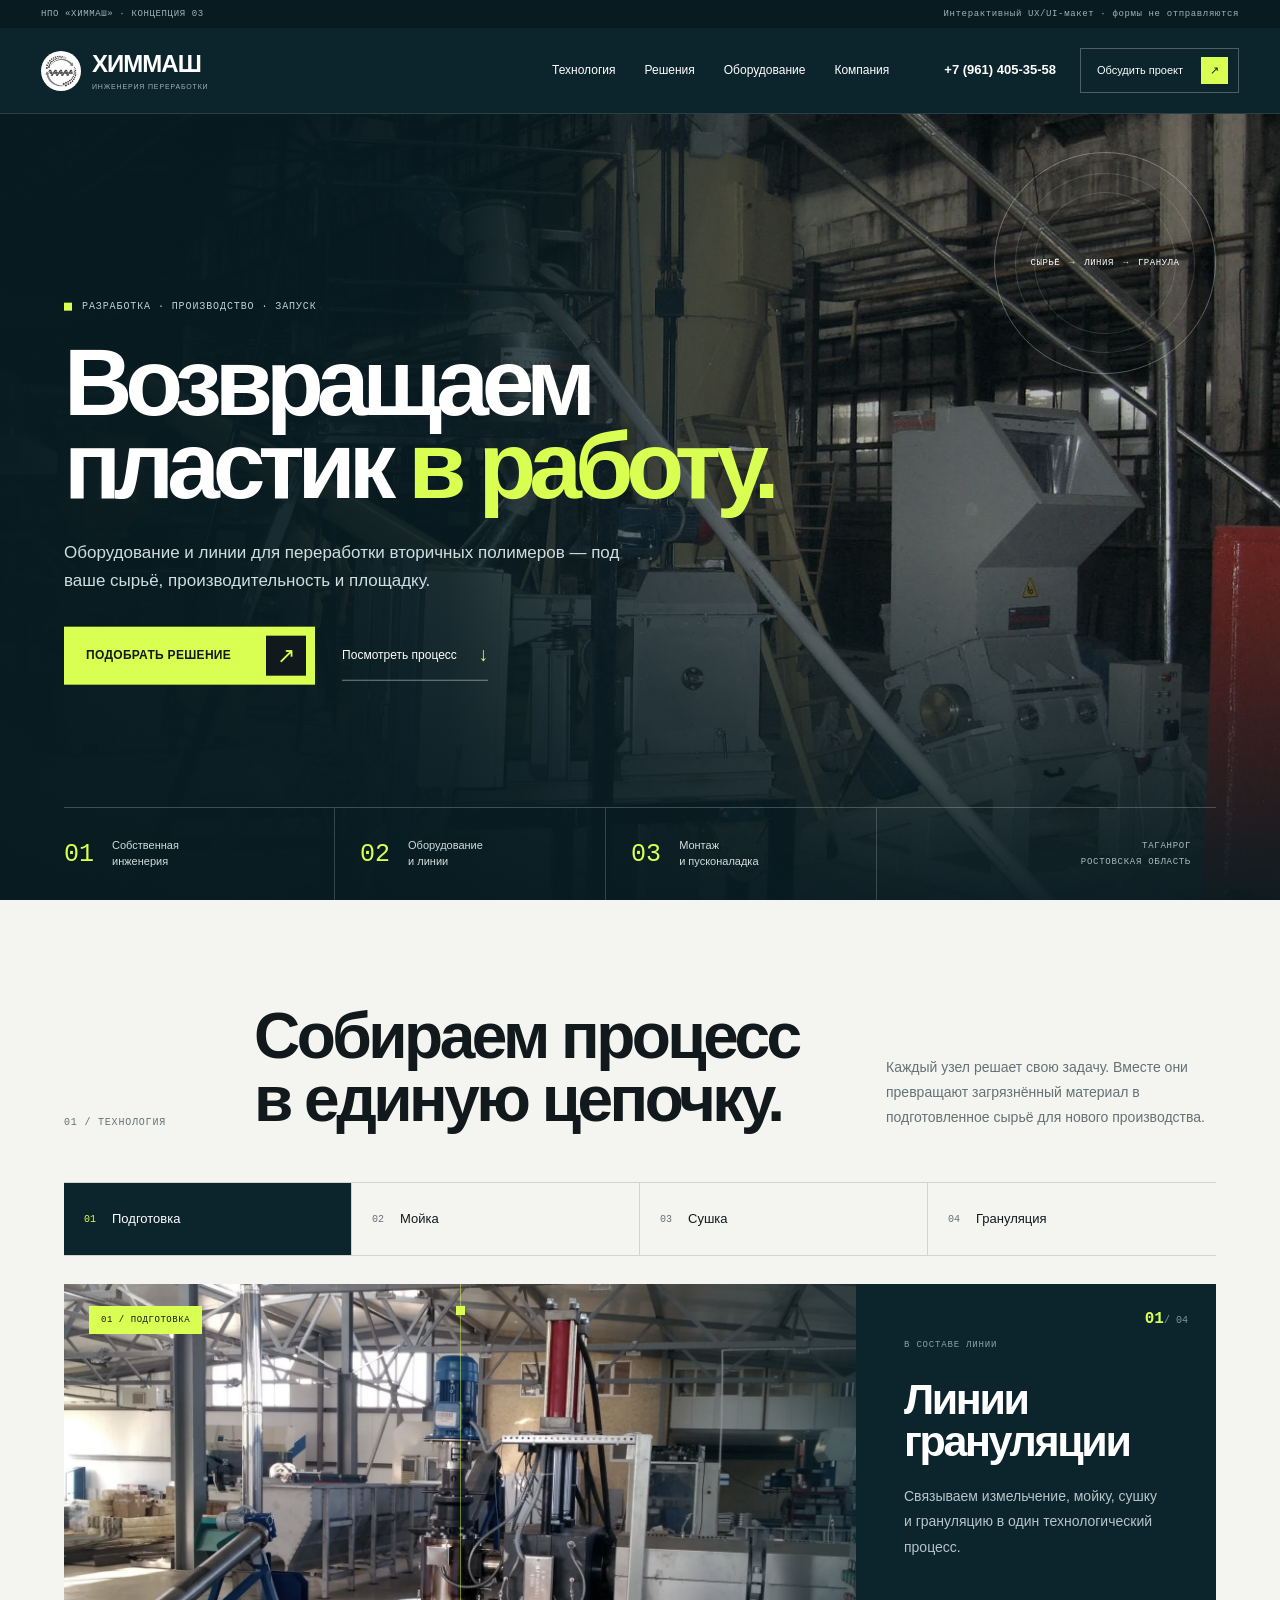
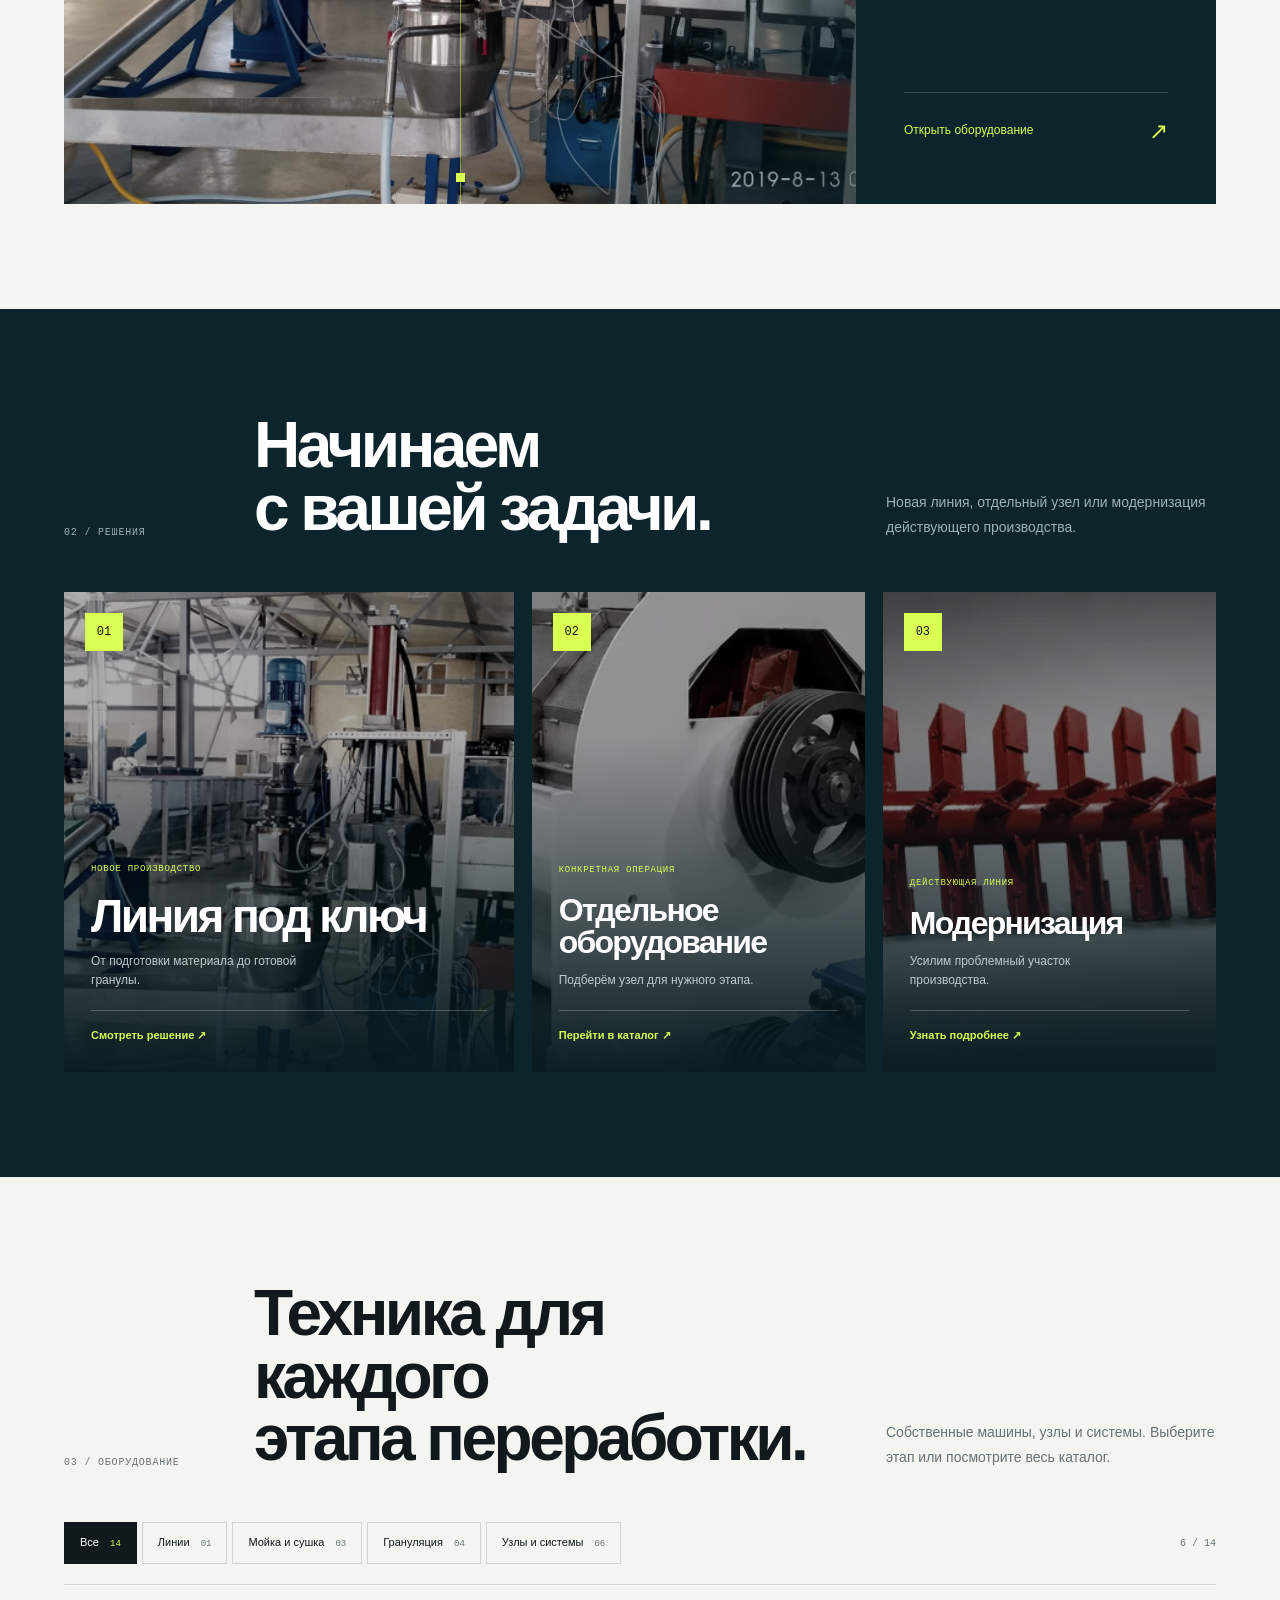
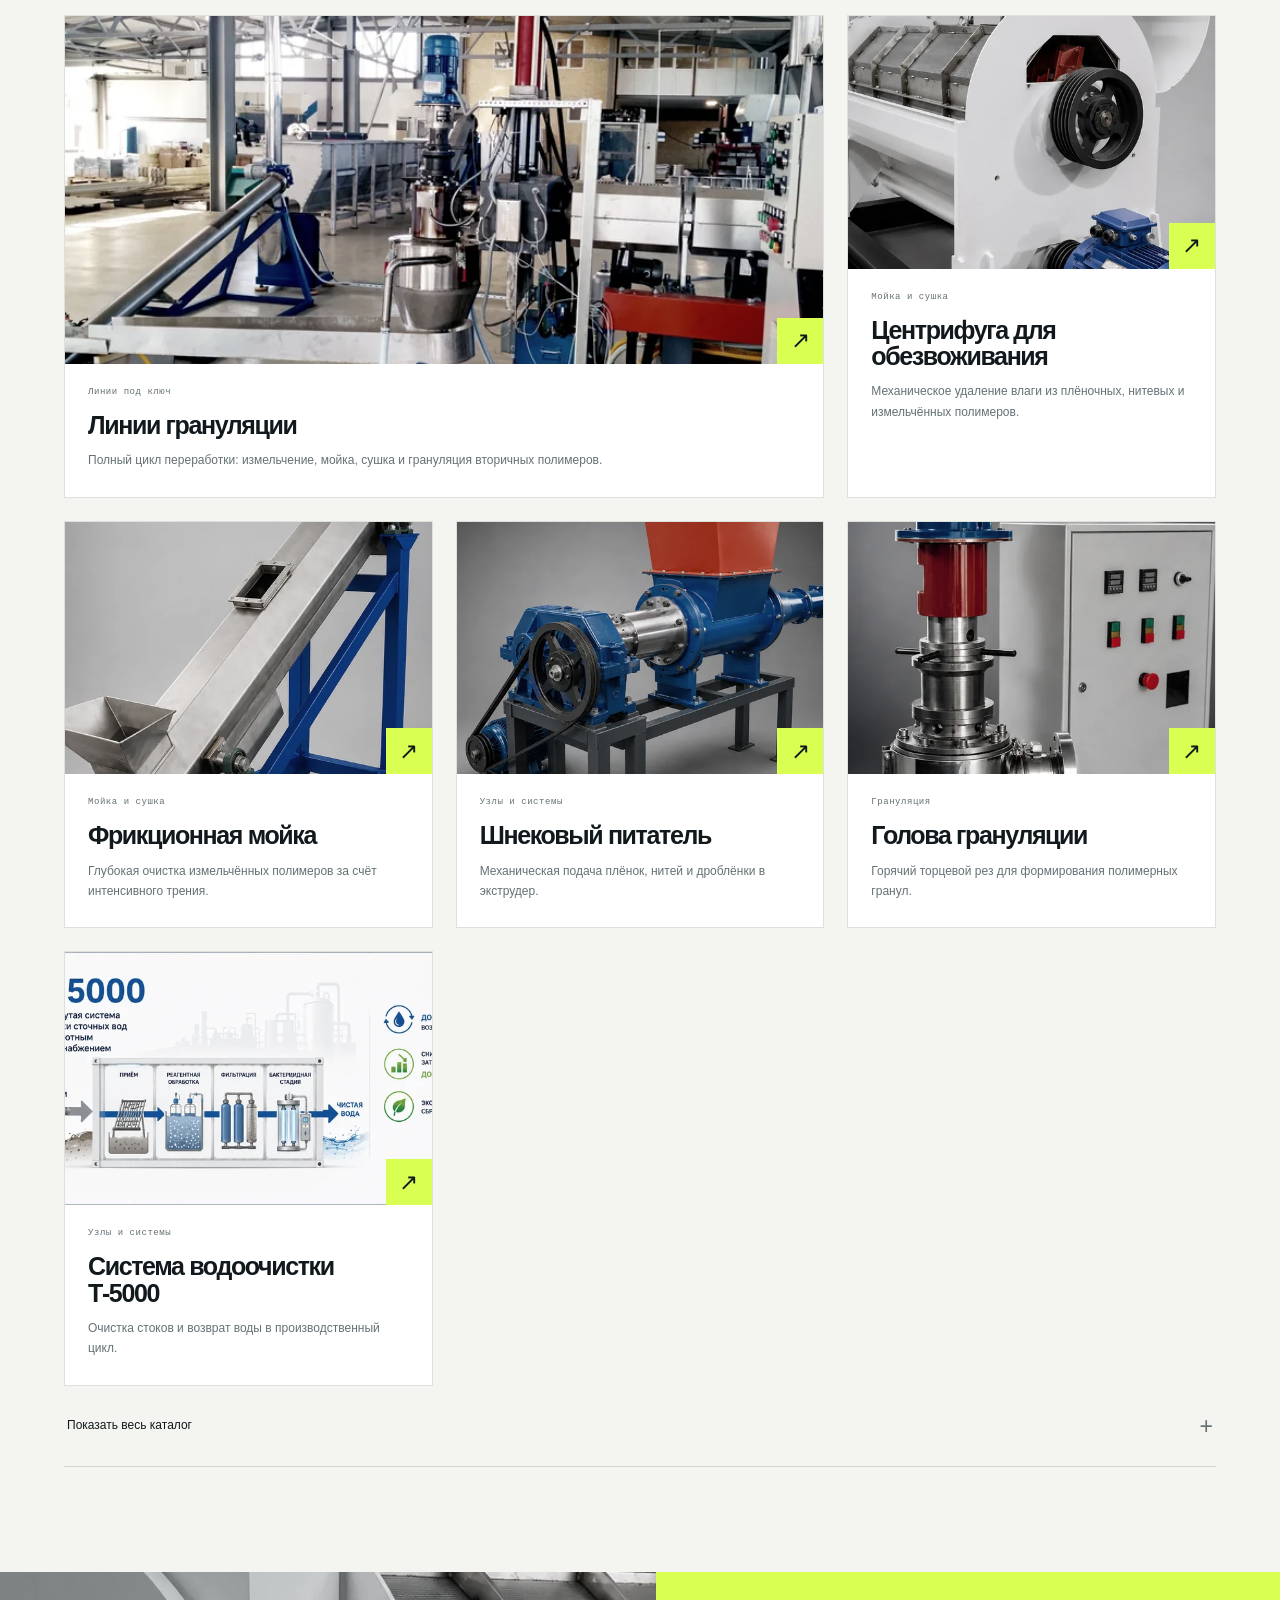
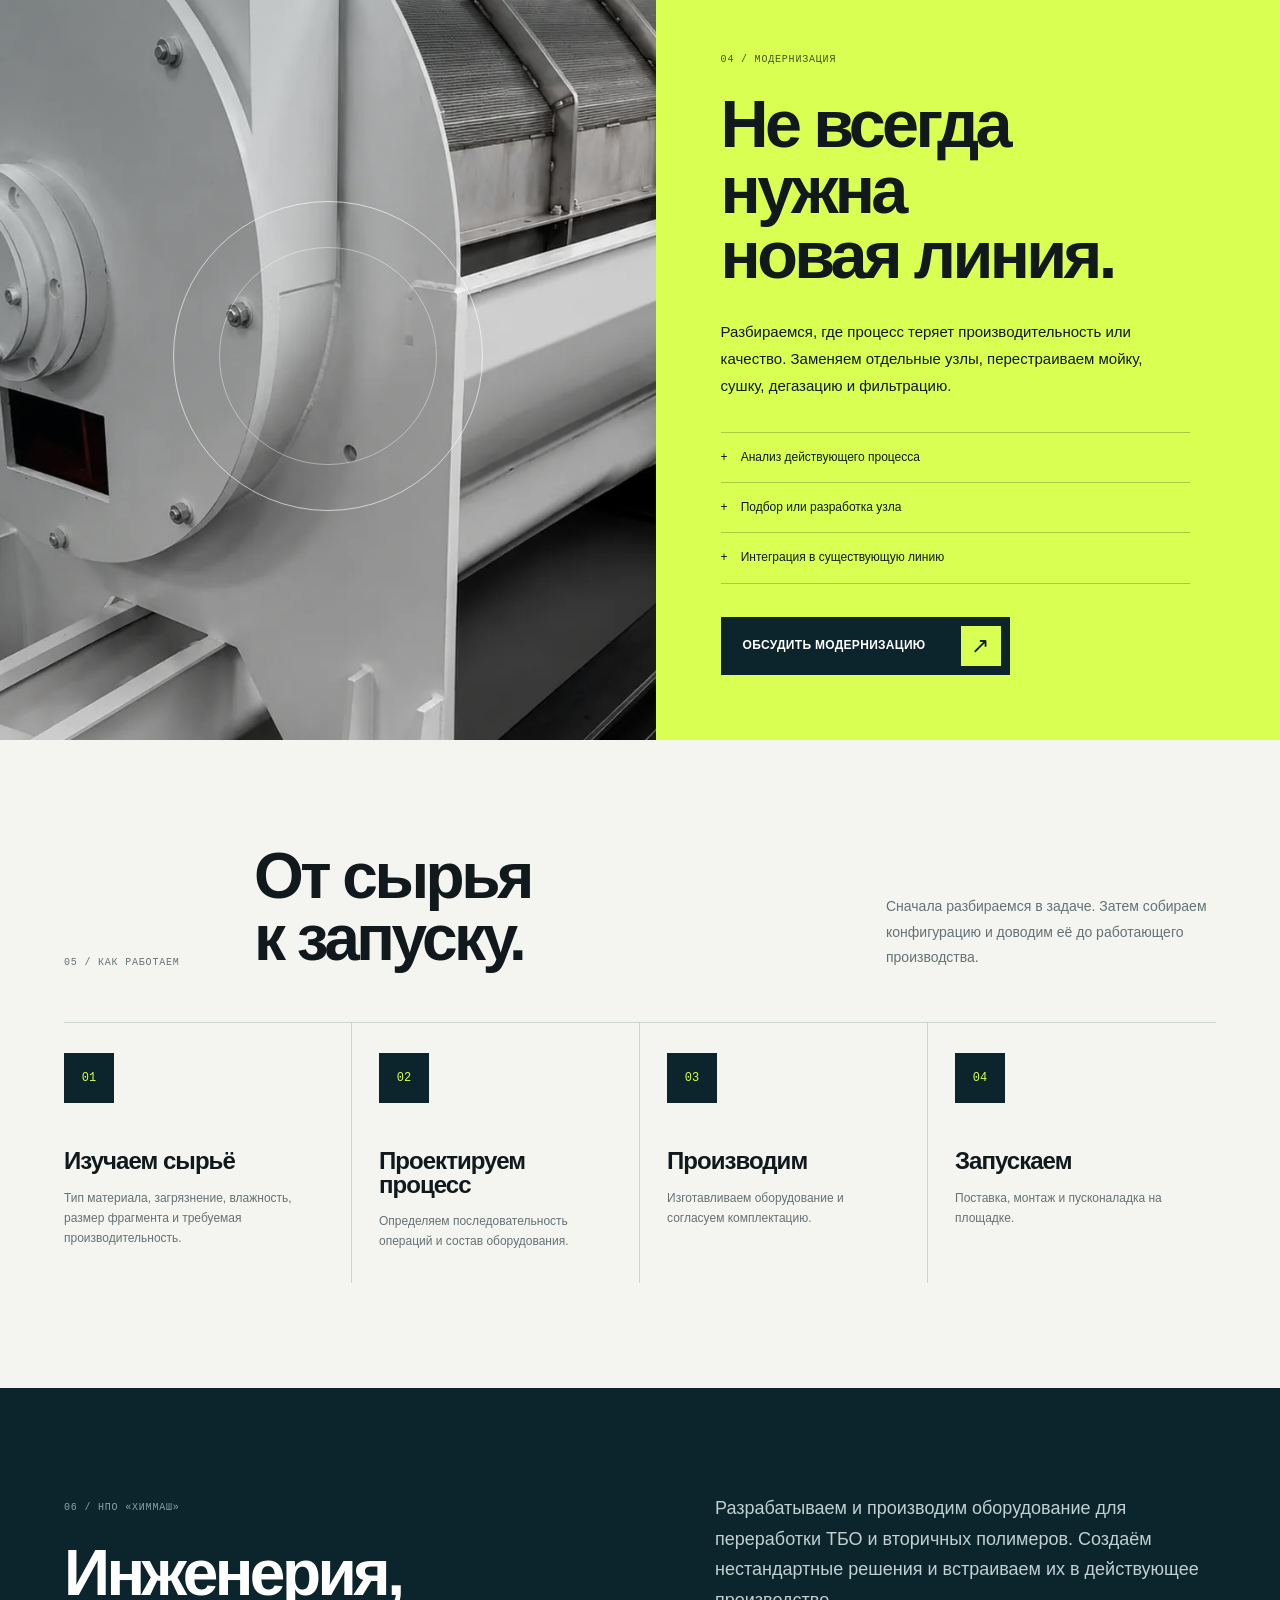
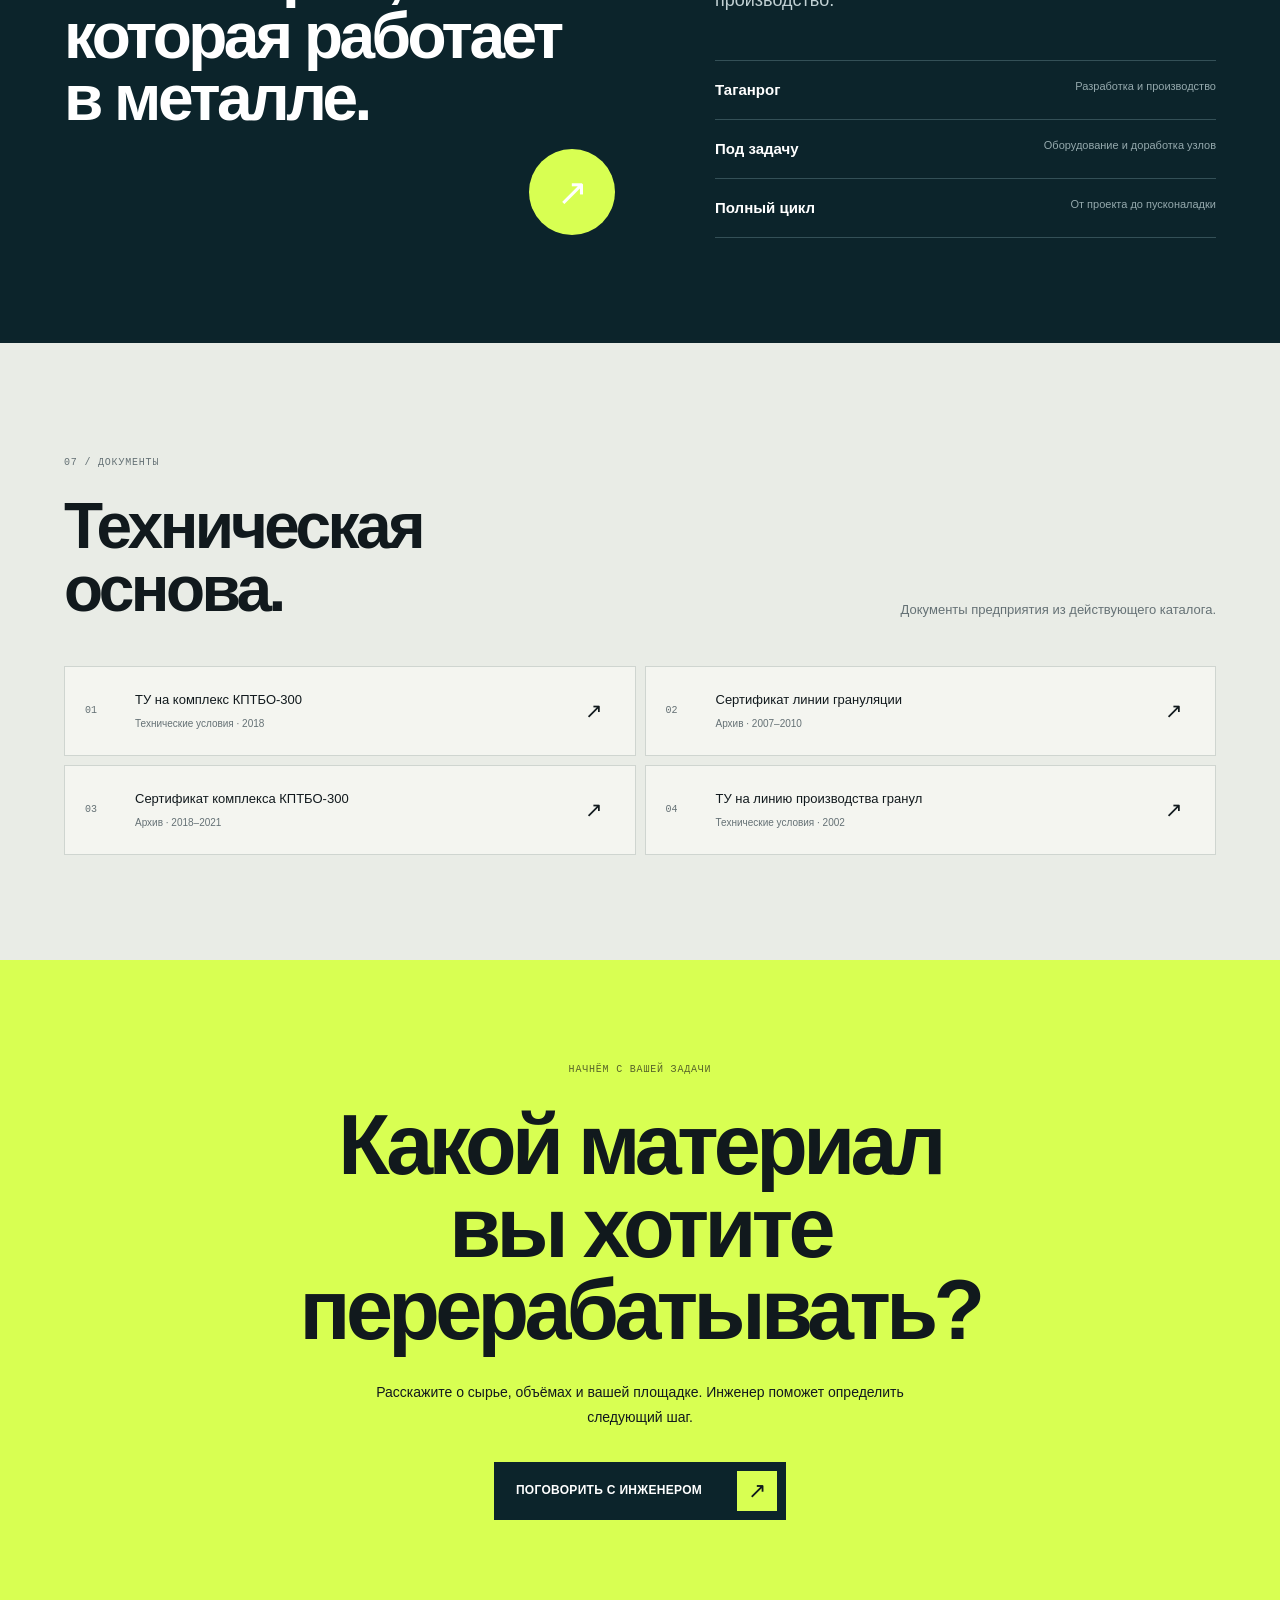
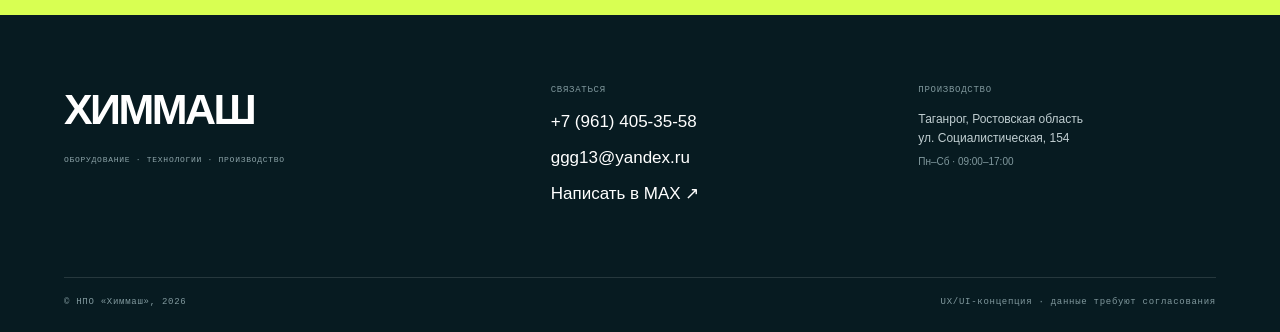
==== variant-2/index.html @ f59b74f0 "Publish Himmash design concepts" ====
<!doctype html>
<html lang="ru"><head><meta charset="utf-8"><meta name="viewport" content="width=device-width,initial-scale=1"><meta name="color-scheme" content="light"><title>Химмаш — оборудование для переработки полимеров</title><link rel="stylesheet" href="style.css"><script defer src="app.js"></script></head>
<body>
<a class="skip" href="#main">Перейти к содержимому</a>
<div class="prototype"><span>НПО «ХИММАШ» · КОНЦЕПЦИЯ 03</span><span>Интерактивный UX/UI-макет · формы не отправляются</span></div>
<header class="header"><a href="index.html" class="logo" aria-label="Химмаш — главная"><img src="assets/logo-01-122x122.webp" alt=""><span>ХИММАШ<small>ИНЖЕНЕРИЯ ПЕРЕРАБОТКИ</small></span></a><nav class="nav" aria-label="Основная навигация"><a href="#process">Технология</a><a href="#solutions">Решения</a><a href="#catalog">Оборудование</a><a href="#company">Компания</a></nav><div class="header-contact"><a href="tel:+79614053558">+7 (961) 405-35-58</a><button data-inquiry="Подбор оборудования">Обсудить проект <span>↗</span></button></div><button class="menu" aria-label="Открыть меню" aria-controls="mobile-menu" aria-expanded="false">Меню</button></header>
<nav id="mobile-menu" class="mobile-menu" aria-label="Мобильная навигация" hidden><a href="#process">Технология</a><a href="#solutions">Решения</a><a href="#catalog">Оборудование</a><a href="#company">Компания</a><a href="tel:+79614053558">+7 (961) 405-35-58</a><button data-inquiry="Подбор оборудования">Обсудить проект ↗</button></nav>
<main id="main">
<div id="home-view">
<section class="hero" aria-labelledby="hero-title"><img class="hero-bg" src="assets/bg-02-1920x1080.webp" alt="Оборудование НПО Химмаш в производственном цехе"><div class="hero-shade"></div><div class="hero-content"><div class="hero-mark"><span></span>РАЗРАБОТКА · ПРОИЗВОДСТВО · ЗАПУСК</div><h1 id="hero-title">Возвращаем<br>пластик <em>в работу.</em></h1><p>Оборудование и линии для переработки вторичных полимеров — под ваше сырьё, производительность и площадку.</p><div class="hero-actions"><button class="cta" data-inquiry="Подбор оборудования">Подобрать решение <span>↗</span></button><a href="#process" class="ghost">Посмотреть процесс <span>↓</span></a></div></div><div class="hero-orbit" aria-hidden="true"><span>сырьё</span><i>→</i><span>линия</span><i>→</i><span>гранула</span></div><div class="hero-proof"><div><strong>01</strong><span>Собственная<br>инженерия</span></div><div><strong>02</strong><span>Оборудование<br>и линии</span></div><div><strong>03</strong><span>Монтаж<br>и пусконаладка</span></div><div class="hero-location">ТАГАНРОГ<br>РОСТОВСКАЯ ОБЛАСТЬ</div></div></section>

<section class="process section" id="process"><div class="section-intro"><div class="section-index">01 / ТЕХНОЛОГИЯ</div><h2>Собираем процесс<br>в единую цепочку.</h2><p>Каждый узел решает свою задачу. Вместе они превращают загрязнённый материал в подготовленное сырьё для нового производства.</p></div><div class="process-nav" role="group" aria-label="Этапы переработки"><button data-stage="line" aria-pressed="true"><span>01</span>Подготовка</button><button data-stage="friction" aria-pressed="false"><span>02</span>Мойка</button><button data-stage="centrifuge" aria-pressed="false"><span>03</span>Сушка</button><button data-stage="head" aria-pressed="false"><span>04</span>Грануляция</button></div><div class="process-stage"><div class="stage-photo"><img id="stage-image" src="assets/bg-01-1920x1080.webp" alt="Линия переработки полимеров"><span class="stage-label" id="stage-label">01 / ПОДГОТОВКА</span><span class="scan-line" aria-hidden="true"></span></div><div class="stage-copy"><span class="micro">В СОСТАВЕ ЛИНИИ</span><h3 id="stage-title">Линии грануляции</h3><p id="stage-text">Связываем измельчение, мойку, сушку и грануляцию в один технологический процесс.</p><a id="stage-link" href="index.html?product=line">Открыть оборудование <span>↗</span></a><div class="stage-counter"><strong id="stage-number">01</strong><span>/ 04</span></div></div></div></section>

<section class="solutions section" id="solutions"><div class="section-intro light"><div class="section-index">02 / РЕШЕНИЯ</div><h2>Начинаем<br>с вашей задачи.</h2><p>Новая линия, отдельный узел или модернизация действующего производства.</p></div><div class="solution-grid"><a href="index.html?product=line" class="solution-card big"><img src="assets/00-01-696x392.webp" alt="Линия грануляции полимеров"><span class="card-number">01</span><div><small>НОВОЕ ПРОИЗВОДСТВО</small><h3>Линия под ключ</h3><p>От подготовки материала до готовой гранулы.</p><b>Смотреть решение ↗</b></div></a><a href="#catalog" class="solution-card"><img src="assets/00-02-696x392.webp" alt="Центрифуга для полимеров"><span class="card-number">02</span><div><small>КОНКРЕТНАЯ ОПЕРАЦИЯ</small><h3>Отдельное оборудование</h3><p>Подберём узел для нужного этапа.</p><b>Перейти в каталог ↗</b></div></a><a href="#modernization" class="solution-card"><img src="assets/00-13-696x392.webp" alt="Вал фрикционной мойки"><span class="card-number">03</span><div><small>ДЕЙСТВУЮЩАЯ ЛИНИЯ</small><h3>Модернизация</h3><p>Усилим проблемный участок производства.</p><b>Узнать подробнее ↗</b></div></a></div></section>

<section class="catalog section" id="catalog"><div class="section-intro"><div class="section-index">03 / ОБОРУДОВАНИЕ</div><h2>Техника для каждого<br>этапа переработки.</h2><p>Собственные машины, узлы и системы. Выберите этап или посмотрите весь каталог.</p></div><div class="catalog-bar"><div class="filters" role="group" aria-label="Категории оборудования"><button data-filter="all" aria-pressed="true">Все <span>14</span></button><button data-filter="line">Линии <span>01</span></button><button data-filter="washing">Мойка и сушка <span>03</span></button><button data-filter="granulation">Грануляция <span>04</span></button><button data-filter="systems">Узлы и системы <span>06</span></button></div><span id="results" aria-live="polite"></span></div><div class="product-grid" id="product-grid"></div><button class="show-all" id="show-all">Показать весь каталог <span>+</span></button></section>

<section class="modernization" id="modernization"><div class="modern-media"><img src="assets/02-02-1200x900.webp" alt="Конструкция центрифуги НПО Химмаш"><div class="modern-ring" aria-hidden="true"></div></div><div class="modern-copy"><span class="section-index">04 / МОДЕРНИЗАЦИЯ</span><h2>Не всегда нужна<br>новая линия.</h2><p>Разбираемся, где процесс теряет производительность или качество. Заменяем отдельные узлы, перестраиваем мойку, сушку, дегазацию и фильтрацию.</p><ul><li>Анализ действующего процесса</li><li>Подбор или разработка узла</li><li>Интеграция в существующую линию</li></ul><button class="cta invert" data-inquiry="Модернизация действующей линии">Обсудить модернизацию <span>↗</span></button></div></section>

<section class="work section"><div class="section-intro"><div class="section-index">05 / КАК РАБОТАЕМ</div><h2>От сырья<br>к запуску.</h2><p>Сначала разбираемся в задаче. Затем собираем конфигурацию и доводим её до работающего производства.</p></div><div class="work-steps"><article><span>01</span><h3>Изучаем сырьё</h3><p>Тип материала, загрязнение, влажность, размер фрагмента и требуемая производительность.</p></article><article><span>02</span><h3>Проектируем процесс</h3><p>Определяем последовательность операций и состав оборудования.</p></article><article><span>03</span><h3>Производим</h3><p>Изготавливаем оборудование и согласуем комплектацию.</p></article><article><span>04</span><h3>Запускаем</h3><p>Поставка, монтаж и пусконаладка на площадке.</p></article></div></section>

<section class="company section" id="company"><div class="company-lead"><span class="section-index">06 / НПО «ХИММАШ»</span><h2>Инженерия,<br>которая работает<br>в металле.</h2><button class="round-cta" data-inquiry="Знакомство с производством" aria-label="Обсудить проект">↗</button></div><div class="company-info"><p>Разрабатываем и производим оборудование для переработки ТБО и вторичных полимеров. Создаём нестандартные решения и встраиваем их в действующее производство.</p><div class="company-facts"><div><strong>Таганрог</strong><span>Разработка и производство</span></div><div><strong>Под задачу</strong><span>Оборудование и доработка узлов</span></div><div><strong>Полный цикл</strong><span>От проекта до пусконаладки</span></div></div></div></section>

<section class="documents section"><div class="docs-head"><div><span class="section-index">07 / ДОКУМЕНТЫ</span><h2>Техническая<br>основа.</h2></div><p>Документы предприятия из действующего каталога.</p></div><div class="doc-grid"><button data-document="00-other-05-800.webp" data-caption="ТУ на комплекс КПТБО-300 · 2018"><span>01</span><div>ТУ на комплекс КПТБО-300<small>Технические условия · 2018</small></div><b>↗</b></button><button data-document="00-other-06-800.webp" data-caption="Сертификат линии грануляции · архив 2007–2010"><span>02</span><div>Сертификат линии грануляции<small>Архив · 2007–2010</small></div><b>↗</b></button><button data-document="00-other-07-800.webp" data-caption="Сертификат комплекса КПТБО-300 · архив 2018–2021"><span>03</span><div>Сертификат комплекса КПТБО-300<small>Архив · 2018–2021</small></div><b>↗</b></button><button data-document="00-other-08-800.jpg" data-caption="ТУ на линию производства гранул · 2002"><span>04</span><div>ТУ на линию производства гранул<small>Технические условия · 2002</small></div><b>↗</b></button></div></section>
</div>

<div id="product-view" hidden><nav class="breadcrumbs"><a href="index.html#catalog">← Назад в каталог</a><span id="product-category"></span></nav><section class="product-hero"><div class="product-title"><span class="micro">ОБОРУДОВАНИЕ НПО «ХИММАШ»</span><h1 id="product-title"></h1><p id="product-description"></p><button class="cta" id="product-inquiry" data-inquiry="Оборудование">Обсудить комплектацию <span>↗</span></button></div><div class="product-gallery"><button id="zoom-product" aria-label="Увеличить фотографию"><img id="product-photo" src="assets/02-01-1200x900.webp" alt=""><span>Увеличить +</span></button><div id="product-thumbs"></div></div></section><section class="product-data"><div class="data-title"><span class="section-index">01 / ХАРАКТЕРИСТИКИ</span><h2>Главное<br>в цифрах.</h2></div><div id="product-facts"></div></section><section id="product-details"></section></div>

<section class="contact"><span class="section-index">НАЧНЁМ С ВАШЕЙ ЗАДАЧИ</span><h2>Какой материал<br>вы хотите перерабатывать?</h2><p>Расскажите о сырье, объёмах и вашей площадке. Инженер поможет определить следующий шаг.</p><button class="cta dark" data-inquiry="Обсуждение задачи переработки">Поговорить с инженером <span>↗</span></button></section>
</main>
<footer><div class="footer-logo">ХИММАШ<small>ОБОРУДОВАНИЕ · ТЕХНОЛОГИИ · ПРОИЗВОДСТВО</small></div><div><span>СВЯЗАТЬСЯ</span><a href="tel:+79614053558">+7 (961) 405-35-58</a><a href="mailto:ggg13@yandex.ru">ggg13@yandex.ru</a><a href="https://max.ru/u/72094509">Написать в MAX ↗</a></div><div><span>ПРОИЗВОДСТВО</span><p>Таганрог, Ростовская область<br>ул. Социалистическая, 154</p><small>Пн–Сб · 09:00–17:00</small></div><div class="footer-bottom"><span>© НПО «Химмаш», 2026</span><span>UX/UI-концепция · данные требуют согласования</span></div></footer>

<dialog id="inquiry"><div class="dialog-inner"><button class="dialog-close" data-close="inquiry" aria-label="Закрыть форму">×</button><div id="form-view"><span class="micro">РАЗГОВОР С ИНЖЕНЕРОМ</span><h2>Начнём<br>с задачи.</h2><p>Оставьте удобный способ связи. Остальные детали обсудим вместе.</p><div class="subject" id="subject"></div><form id="inquiry-form" novalidate><label>Ваше имя <small>необязательно</small><input name="name" autocomplete="name" placeholder="Как к вам обращаться"></label><label>Телефон или email<input id="contact-value" autocomplete="off" placeholder="+7 … или name@company.ru" aria-describedby="contact-error"></label><p id="contact-error" role="alert"></p><label>Материал и задача <small>необязательно</small><textarea rows="3" placeholder="Что перерабатываете и какой результат нужен"></textarea></label><button class="cta" type="submit">Связаться с инженером <span>↗</span></button><small class="demo">Макет: данные не отправляются. Можно использовать вымышленные данные.</small></form></div><div id="success-view" hidden><span class="success">✓</span><span class="micro">ПРЕДПРОСМОТР ПОДТВЕРЖДЕНИЯ</span><h2>Диалог<br>начат.</h2><p>В рабочей версии здесь появится подтверждение обращения. Сейчас данные никуда не отправлялись.</p><button class="cta" data-close="inquiry">Вернуться к макету <span>↗</span></button></div></div></dialog>
<dialog id="media"><button class="dialog-close" data-close="media" aria-label="Закрыть изображение">×</button><img id="media-image" alt=""><p id="media-caption"></p></dialog>
</body></html>
---- variant-2/style.css ----
:root{--ink:#11191d;--deep:#0c242b;--deep2:#102d35;--paper:#f4f5f0;--white:#fff;--lime:#d8ff52;--lime2:#bfe837;--blue:#7db6c1;--muted:#697579;--line:#cfd5d0;--dark-line:#345057;--error:#b12e2e;--max:1340px;--font:"Segoe UI",Arial,sans-serif}*{box-sizing:border-box}html{scroll-behavior:smooth;scroll-padding-top:105px}body{margin:0;background:var(--paper);color:var(--ink);font:15px/1.6 var(--font)}button,input,textarea{font:inherit}button{cursor:pointer;color:inherit}a{color:inherit;text-decoration:none}img{display:block;max-width:100%}h1,h2,h3,p{margin:0}h1,h2,h3{font-weight:650;letter-spacing:-.055em;line-height:.98}h2{font-size:clamp(46px,5vw,76px)}h3{font-size:31px}[hidden]{display:none!important}::selection{background:var(--lime);color:var(--ink)}:focus-visible{outline:3px solid var(--lime2);outline-offset:4px}.skip{position:fixed;left:20px;top:-100px;background:var(--lime);color:var(--ink);padding:12px 17px;z-index:100}.skip:focus{top:20px}.prototype{height:28px;background:#071b21;color:#9fb3b8;display:flex;align-items:center;justify-content:space-between;padding:0 3.2vw;font:9px/1.4 Consolas,monospace;letter-spacing:.07em}.header{height:86px;padding:0 3.2vw;display:flex;align-items:center;gap:35px;background:var(--deep);color:white;position:sticky;top:0;z-index:20;border-bottom:1px solid #ffffff20}.logo{display:flex;align-items:center;gap:11px;font-size:24px;font-weight:750;letter-spacing:-.04em;line-height:1}.logo img{width:40px;height:40px;background:white;border-radius:50%;padding:3px;filter:grayscale(1)}.logo small{display:block;font-size:7px;letter-spacing:.12em;color:#9fb1b5;margin-top:7px;font-weight:500}.nav{display:flex;gap:29px;margin-left:auto;font-size:12px}.nav a{padding:10px 0;position:relative}.nav a:after{content:"";position:absolute;left:0;right:100%;bottom:4px;height:2px;background:var(--lime);transition:right .2s}.nav a:hover:after{right:0}.header-contact{display:flex;align-items:center;gap:24px;margin-left:20px}.header-contact>a{font-size:13px;font-weight:600}.header-contact button{border:1px solid #ffffff45;background:transparent;color:white;min-height:42px;padding:8px 10px 8px 16px;display:flex;align-items:center;gap:18px;font-size:11px}.header-contact button span{display:grid;place-items:center;background:var(--lime);color:var(--ink);width:27px;height:27px}.header-contact button:hover{background:white;color:var(--ink)}.menu{display:none;border:1px solid #ffffff45;background:transparent;color:white;padding:9px 13px;font-size:11px}.mobile-menu{position:fixed;top:114px;left:0;right:0;z-index:19;background:var(--deep);color:white;padding:15px 22px 24px;border-bottom:1px solid #ffffff20}.mobile-menu a,.mobile-menu button{display:flex;width:100%;padding:15px 0;border:0;border-bottom:1px solid #ffffff24;background:transparent;color:white;text-align:left;font-size:14px}.mobile-menu button{color:var(--lime)}
.hero{height:calc(100vh - 114px);min-height:650px;position:relative;isolation:isolate;overflow:hidden;background:var(--deep);color:white}.hero-bg{position:absolute;inset:0;width:100%;height:100%;object-fit:cover;object-position:56% center;z-index:-3;filter:saturate(.65) contrast(1.04)}.hero-shade{position:absolute;inset:0;z-index:-2;background:linear-gradient(90deg,rgba(7,27,33,.98) 0%,rgba(7,27,33,.9) 35%,rgba(7,27,33,.34) 68%,rgba(7,27,33,.22)),linear-gradient(0deg,rgba(7,27,33,.9),transparent 45%)}.hero-content{position:absolute;left:5vw;top:50%;transform:translateY(-54%);max-width:820px}.hero-mark{font:10px/1.5 Consolas,monospace;letter-spacing:.09em;color:#bed0d4;margin-bottom:27px;display:flex;align-items:center;gap:10px}.hero-mark span{width:8px;height:8px;background:var(--lime)}.hero h1{font-size:clamp(70px,7.4vw,112px);letter-spacing:-.075em;line-height:.88}.hero h1 em{display:inline-block;color:var(--lime);font-style:normal}.hero-content>p{font-size:17px;line-height:1.65;color:#d0dde0;max-width:580px;margin-top:31px}.hero-actions{display:flex;align-items:center;gap:27px;margin-top:32px}.cta{min-height:58px;background:var(--lime);color:var(--ink);border:0;padding:8px 9px 8px 22px;display:inline-flex;align-items:center;justify-content:space-between;gap:35px;font-size:12px;font-weight:700;text-transform:uppercase;letter-spacing:.025em}.cta span{display:grid;place-items:center;width:40px;height:40px;background:var(--ink);color:var(--lime);font-size:22px;font-weight:400}.cta:hover{background:var(--lime2)}.ghost{min-height:50px;display:flex;align-items:center;gap:22px;border-bottom:1px solid #ffffff70;font-size:12px}.ghost span{color:var(--lime);font-size:19px}.hero-orbit{position:absolute;right:5vw;top:38px;width:222px;height:222px;border:1px solid #ffffff4d;border-radius:50%;display:flex;align-items:center;justify-content:center;gap:9px;font:9px Consolas,monospace;text-transform:uppercase;letter-spacing:.06em;animation:float 6s ease-in-out infinite}.hero-orbit:before,.hero-orbit:after{content:"";position:absolute;border-radius:50%;border:1px solid #ffffff24}.hero-orbit:before{inset:20px}.hero-orbit:after{inset:39px}.hero-orbit i{color:var(--lime);font-style:normal}@keyframes float{50%{transform:translateY(10px)}}.hero-proof{position:absolute;left:5vw;right:5vw;bottom:0;display:grid;grid-template-columns:repeat(3,1fr) 1.25fr;border-top:1px solid #ffffff38;min-height:93px}.hero-proof>div{display:flex;align-items:center;gap:18px;padding:18px 25px;border-right:1px solid #ffffff30}.hero-proof>div:first-child{padding-left:0}.hero-proof strong{font:25px/1 Consolas,monospace;color:var(--lime)}.hero-proof span{font-size:11px;line-height:1.45;color:#d1dcde}.hero-proof .hero-location{border:0;justify-content:flex-end;text-align:right;color:#aabcbf;font:9px/1.8 Consolas,monospace;letter-spacing:.08em}
.section{padding:105px max(5vw,calc((100vw - var(--max))/2))}.section-intro{display:grid;grid-template-columns:150px minmax(0,1fr) 330px;gap:40px;align-items:end;margin-bottom:52px}.section-index{font:10px/1.5 Consolas,monospace;letter-spacing:.08em;color:var(--muted)}.section-intro h2{max-width:800px}.section-intro>p{color:var(--muted);font-size:14px;line-height:1.8;max-width:330px}.process-nav{display:grid;grid-template-columns:repeat(4,1fr);border-block:1px solid var(--line);margin-bottom:28px}.process-nav button{border:0;border-right:1px solid var(--line);background:transparent;min-height:72px;text-align:left;padding:13px 20px;font-size:13px;display:flex;align-items:center;gap:16px}.process-nav button:last-child{border-right:0}.process-nav button span{font:10px Consolas,monospace;color:var(--muted)}.process-nav button[aria-pressed=true]{background:var(--deep);color:white}.process-nav button[aria-pressed=true] span{color:var(--lime)}.process-nav button:hover:not([aria-pressed=true]){background:#e9ece6}.process-stage{display:grid;grid-template-columns:minmax(0,1.65fr) minmax(310px,.75fr);background:var(--deep);color:white;min-height:520px}.stage-photo{position:relative;overflow:hidden}.stage-photo img{position:absolute;inset:0;width:100%;height:100%;object-fit:cover;filter:saturate(.65);transition:opacity .2s}.stage-photo:after{content:"";position:absolute;inset:0;background:linear-gradient(90deg,transparent 65%,#0c242b88)}.stage-label{position:absolute;left:25px;top:22px;z-index:2;background:var(--lime);color:var(--ink);padding:9px 12px;font:9px Consolas,monospace;letter-spacing:.06em}.scan-line{position:absolute;z-index:2;top:0;bottom:0;left:50%;width:1px;background:#d8ff527a}.scan-line:before,.scan-line:after{content:"";position:absolute;left:-4px;width:9px;height:9px;background:var(--lime)}.scan-line:before{top:22px}.scan-line:after{bottom:22px}.stage-copy{padding:55px 48px;display:flex;flex-direction:column;position:relative}.micro{font:9px/1.5 Consolas,monospace;letter-spacing:.09em;color:var(--muted)}.stage-copy .micro{color:#89a2a8}.stage-copy h3{font-size:43px;margin:25px 0 22px}.stage-copy>p{font-size:14px;line-height:1.8;color:#b5c6ca}.stage-copy>a{display:flex;align-items:center;justify-content:space-between;border-top:1px solid var(--dark-line);margin-top:auto;padding-top:20px;color:var(--lime);font-size:12px}.stage-copy>a span{font-size:23px}.stage-counter{position:absolute;right:28px;top:26px;font:10px Consolas,monospace;color:#7e969b}.stage-counter strong{font-size:16px;color:var(--lime)}
.solutions{background:var(--deep);color:white}.section-intro.light .section-index,.section-intro.light>p{color:#9eb1b5}.solution-grid{display:grid;grid-template-columns:1.35fr 1fr 1fr;gap:18px}.solution-card{position:relative;min-height:480px;overflow:hidden;background:#14333b}.solution-card img{position:absolute;inset:0;width:100%;height:100%;object-fit:cover;filter:saturate(.55) brightness(.68);transition:transform .45s,filter .3s}.solution-card:after{content:"";position:absolute;inset:30% 0 0;background:linear-gradient(transparent,rgba(7,27,33,.97))}.solution-card>div{position:absolute;z-index:2;left:27px;right:27px;bottom:27px}.solution-card small{font:9px Consolas,monospace;letter-spacing:.08em;color:var(--lime)}.solution-card h3{font-size:32px;margin:15px 0 13px;line-height:1}.solution-card p{font-size:12px;color:#bdcbce;max-width:35ch}.solution-card b{display:block;margin-top:20px;padding-top:16px;border-top:1px solid #ffffff3a;font-size:11px;color:var(--lime)}.solution-card:hover img{transform:scale(1.04);filter:saturate(.85) brightness(.72)}.card-number{position:absolute;z-index:2;top:21px;left:21px;background:var(--lime);color:var(--ink);display:grid;place-items:center;width:38px;height:38px;font:12px Consolas,monospace}.solution-card.big h3{font-size:46px}
.catalog-bar{display:flex;justify-content:space-between;align-items:center;gap:25px;border-bottom:1px solid var(--line);padding-bottom:20px;margin-bottom:30px}.filters{display:flex;gap:5px;flex-wrap:wrap}.filters button{border:1px solid var(--line);background:transparent;min-height:42px;padding:9px 15px;font-size:11px}.filters button span{font:9px Consolas,monospace;color:var(--muted);margin-left:8px}.filters button[aria-pressed=true]{background:var(--ink);border-color:var(--ink);color:white}.filters button[aria-pressed=true] span{color:var(--lime)}.filters button:hover:not([aria-pressed=true]){background:white}.catalog-bar>span{font:10px Consolas,monospace;color:var(--muted)}.product-grid{display:grid;grid-template-columns:repeat(3,1fr);gap:23px}.product-card{background:white;display:flex;flex-direction:column;min-width:0;border:1px solid #dde1dc;transition:transform .25s}.product-card:hover{transform:translateY(-5px)}.product-card:nth-child(1){grid-column:span 2}.product-card:nth-child(1) .product-image{aspect-ratio:2.18}.product-image{position:relative;aspect-ratio:1.45;overflow:hidden;background:#e8e9e4}.product-image img{width:100%;height:100%;object-fit:cover;transition:transform .4s;filter:saturate(.75)}.product-card:hover .product-image img{transform:scale(1.035)}.product-image:after{content:"↗";position:absolute;right:0;bottom:0;background:var(--lime);display:grid;place-items:center;width:46px;height:46px;font-size:23px}.product-info{padding:23px 23px 26px;display:flex;flex-direction:column;flex:1}.product-info small{font:9px Consolas,monospace;letter-spacing:.06em;color:var(--muted)}.product-info h3{font-size:25px;line-height:1.05;margin:15px 0 12px}.product-info p{font-size:12px;color:var(--muted);line-height:1.7}.show-all{width:100%;display:flex;justify-content:space-between;align-items:center;border:0;border-bottom:1px solid var(--line);background:transparent;padding:22px 3px;font-size:12px;color:var(--ink)}.show-all span{font-size:23px;color:var(--muted)}.show-all:hover{color:#537700}
.modernization{display:grid;grid-template-columns:1.05fr 1fr;min-height:680px;background:var(--lime)}.modern-media{position:relative;overflow:hidden}.modern-media img{position:absolute;inset:0;width:100%;height:100%;object-fit:cover;filter:saturate(.6)}.modern-media:after{content:"";position:absolute;inset:0;background:linear-gradient(135deg,#0c242b33,transparent 55%)}.modern-ring{position:absolute;z-index:2;width:310px;height:310px;border:1px solid #ffffff9c;border-radius:50%;left:50%;top:50%;transform:translate(-50%,-50%)}.modern-ring:after{content:"";position:absolute;inset:45px;border:1px solid #ffffff63;border-radius:50%}.modern-copy{padding:80px 7vw 65px 65px;display:flex;flex-direction:column}.modern-copy .section-index{color:#465321}.modern-copy h2{font-size:clamp(53px,5.2vw,78px);margin:25px 0 30px}.modern-copy>p{font-size:15px;line-height:1.8;max-width:520px}.modern-copy ul{list-style:none;margin:33px 0;padding:0;border-top:1px solid #26320c42}.modern-copy li{padding:15px 0;border-bottom:1px solid #26320c42;font-size:12px;display:flex;gap:13px}.modern-copy li:before{content:"+"}.cta.invert{background:var(--deep);color:white;align-self:flex-start;margin-top:auto}.cta.invert span{background:var(--lime);color:var(--ink)}
.work-steps{display:grid;grid-template-columns:repeat(4,1fr);border-top:1px solid var(--line)}.work-steps article{padding:30px 27px 20px 0;border-right:1px solid var(--line);min-height:260px}.work-steps article+article{padding-left:27px}.work-steps article:last-child{border-right:0}.work-steps article>span{display:grid;place-items:center;width:50px;height:50px;background:var(--deep);color:var(--lime);font:12px Consolas,monospace;margin-bottom:46px}.work-steps h3{font-size:24px;letter-spacing:-.04em}.work-steps p{font-size:12px;line-height:1.7;color:var(--muted);margin-top:15px}.company{background:var(--deep);color:white;display:grid;grid-template-columns:1.1fr 1fr;gap:100px}.company-lead{position:relative}.company-lead .section-index{color:#89a3a9}.company-lead h2{margin-top:25px}.round-cta{position:absolute;right:0;bottom:3px;width:86px;height:86px;border-radius:50%;border:0;background:var(--lime);font-size:37px}.round-cta:hover{background:white}.company-info>p{font-size:18px;line-height:1.7;color:#c1d0d3}.company-facts{margin-top:45px;border-top:1px solid var(--dark-line)}.company-facts>div{display:flex;justify-content:space-between;gap:25px;padding:17px 0;border-bottom:1px solid var(--dark-line)}.company-facts strong{font-size:15px;font-weight:600}.company-facts span{font-size:11px;color:#95a9ad;text-align:right}.documents{background:#e9ece6}.docs-head{display:grid;grid-template-columns:1fr 1fr;gap:50px;align-items:end;margin-bottom:45px}.docs-head h2{margin-top:23px}.docs-head>p{color:var(--muted);font-size:13px;max-width:330px;justify-self:end}.doc-grid{display:grid;grid-template-columns:1fr 1fr;gap:9px}.doc-grid button{border:1px solid var(--line);background:var(--paper);min-height:90px;display:grid;grid-template-columns:35px 1fr 30px;align-items:center;gap:15px;text-align:left;padding:17px 20px}.doc-grid button>span{font:10px Consolas,monospace;color:var(--muted)}.doc-grid button>div{font-size:13px}.doc-grid small{display:block;color:var(--muted);font-size:10px;margin-top:5px}.doc-grid b{font-size:21px;font-weight:400}.doc-grid button:hover{background:white;border-color:#aeb8b1}
.contact{background:var(--lime);padding:95px 5vw;text-align:center}.contact .section-index{color:#566329}.contact h2{font-size:clamp(55px,6.6vw,96px);margin:25px auto 28px;max-width:1050px}.contact p{font-size:14px;max-width:550px;margin:auto;line-height:1.8}.cta.dark{background:var(--deep);color:white;margin-top:31px}.cta.dark span{background:var(--lime);color:var(--ink)}footer{background:#071b21;color:white;padding:60px 5vw 25px;display:grid;grid-template-columns:1.4fr 1fr 1fr;gap:70px}.footer-logo{font-size:43px;font-weight:750;letter-spacing:-.06em}.footer-logo small{font:8px Consolas,monospace;display:block;color:#8ea5aa;letter-spacing:.09em;margin-top:12px}footer>div>span{font:9px Consolas,monospace;color:#81999e;letter-spacing:.08em}footer a{display:block;font-size:17px;margin-top:9px}footer p{font-size:12px;color:#c0ced1;margin-top:11px}footer small{color:#81999e;font-size:10px}.footer-bottom{grid-column:1/-1;border-top:1px solid #ffffff20;padding-top:19px;display:flex;justify-content:space-between;color:#789095;font-size:9px}
.breadcrumbs{padding:28px 5vw;display:flex;justify-content:space-between;gap:20px;font-size:11px;border-bottom:1px solid var(--line);color:var(--muted)}.breadcrumbs a{color:var(--ink)}.product-hero{padding:55px 5vw 65px;background:var(--paper);display:grid;grid-template-columns:.8fr 1.2fr;gap:65px;align-items:center}.product-title .micro{color:var(--muted)}.product-title h1{font-size:clamp(58px,6vw,93px);margin:23px 0 27px}.product-title>p{color:var(--muted);font-size:15px;line-height:1.8;max-width:540px}.product-title .cta{margin-top:30px}.product-gallery>button{display:block;width:100%;border:0;padding:0;position:relative;background:#dfe5df}.product-gallery>button img{width:100%;height:530px;object-fit:cover;filter:saturate(.72)}.product-gallery>button>span{position:absolute;right:0;bottom:0;background:var(--lime);padding:15px 18px;font-size:11px}.product-gallery>div{display:flex;gap:8px;margin-top:9px}.product-gallery>div button{border:1px solid var(--line);background:white;padding:3px}.product-gallery>div button[aria-pressed=true]{border-color:var(--ink)}.product-gallery>div img{width:80px;height:55px;object-fit:cover}.product-data{padding:80px 5vw;display:grid;grid-template-columns:.65fr 1.35fr;gap:70px;background:var(--deep);color:white}.data-title .section-index{color:#89a3a9}.data-title h2{font-size:55px;margin-top:23px}.facts-grid{display:grid;grid-template-columns:repeat(3,1fr);gap:1px;background:var(--dark-line)}.fact{background:var(--deep);padding:25px}.fact strong{display:block;color:var(--lime);font-size:33px;letter-spacing:-.05em}.fact span{font-size:10px;color:#97aeb3;display:block;margin-top:10px}.generic-fact{font-size:16px;color:#c3d1d4;line-height:1.8}.product-details{padding:85px 5vw}.details-block{display:grid;grid-template-columns:.7fr 1.3fr;gap:60px;margin-bottom:80px}.details-block h2{font-size:48px}.spec-table{width:100%;border-collapse:collapse}.spec-table th,.spec-table td{text-align:left;padding:16px 0;border-bottom:1px solid var(--line);font-size:13px;font-weight:400}.spec-table th{width:62%;color:var(--muted)}.materials{display:grid;grid-template-columns:repeat(3,1fr);gap:15px}.material{border:1px solid var(--line);padding:25px}.material span{font:9px Consolas,monospace;color:var(--muted)}.material h3{font-size:24px;margin:20px 0}.material dl{margin:0;display:grid;grid-template-columns:1fr 1fr;gap:12px}.material dt{font-size:9px;color:var(--muted)}.material dd{margin:2px 0 0;font-size:17px}.terms{display:grid;grid-template-columns:repeat(4,1fr);gap:15px}.term{background:#e9ece6;padding:25px}.term strong{font-size:26px}.term p{font-size:11px;color:var(--muted);margin-top:10px}
dialog{border:0;padding:0;background:var(--paper);color:var(--ink);width:min(600px,calc(100% - 30px));max-height:calc(100dvh - 30px);box-shadow:0 25px 100px #071b2150}dialog::backdrop{background:#071b21c4;backdrop-filter:blur(4px)}.dialog-inner{padding:42px;position:relative}.dialog-close{position:absolute;right:14px;top:14px;width:38px;height:38px;border:1px solid var(--line);background:transparent;font-size:25px;z-index:2}.dialog-inner h2{font-size:54px;margin:22px 0 17px}.dialog-inner>div>p{font-size:13px;color:var(--muted);line-height:1.7}.subject{background:#e8ebe5;padding:13px 15px;margin:22px 0;color:#516c00;font-size:11px}form label{display:block;font-size:12px;margin-top:18px}form label small{font-size:9px;color:var(--muted);margin-left:7px}input,textarea{width:100%;border:1px solid #bfc8c0;background:white;padding:13px 14px;margin-top:7px;border-radius:0;color:var(--ink);resize:vertical}input:focus,textarea:focus{border-color:#668700}input[aria-invalid=true]{border-color:var(--error)}#contact-error{color:var(--error);font-size:10px;margin-top:5px}form .cta{width:100%;margin-top:24px}.demo{font-size:9px;color:var(--muted);display:block;margin-top:15px;line-height:1.6}.success{display:grid;place-items:center;width:60px;height:60px;background:var(--lime);font-size:28px;margin-bottom:32px}#success-view .cta{margin-top:27px}#media{width:min(1050px,calc(100% - 30px));padding:55px 25px 20px;background:white}#media img{max-height:75dvh;margin:auto;object-fit:contain}#media p{text-align:center;color:var(--muted);font-size:11px;margin-top:12px}
@media(max-width:1100px){.nav{gap:18px}.header-contact>a{display:none}.header-contact{margin-left:0}.hero h1{font-size:80px}.hero-orbit{width:180px;height:180px}.section-intro{grid-template-columns:120px 1fr 260px}.process-stage{grid-template-columns:1.35fr .85fr}.stage-copy{padding:40px 30px}.solution-card{min-height:430px}.solution-card h3{font-size:27px}.solution-card.big h3{font-size:37px}.product-grid{gap:16px}.modern-copy{padding-left:45px}.company{gap:60px}.product-hero{gap:40px}.product-gallery>button img{height:440px}}
@media(max-width:850px){.header{height:76px}.nav{display:none}.header-contact{margin-left:auto}.header-contact button{display:none}.menu{display:block}.hero{height:auto;min-height:700px}.hero-content{left:32px;right:32px;top:45%;}.hero h1{font-size:72px}.hero-content>p{font-size:15px}.hero-orbit{right:30px;top:25px;width:150px;height:150px}.hero-proof{left:32px;right:32px;grid-template-columns:repeat(3,1fr)}.hero-proof .hero-location{display:none}.hero-proof>div{padding:15px}.section{padding:75px 32px}.section-intro{grid-template-columns:1fr 1fr;gap:25px}.section-intro .section-index{grid-column:1/-1}.section-intro>p{max-width:none}.process-stage{grid-template-columns:1.3fr 1fr;min-height:470px}.stage-copy h3{font-size:34px}.solution-grid{grid-template-columns:1fr 1fr}.solution-card.big{grid-column:1/-1}.solution-card.big{min-height:460px}.solution-card{min-height:390px}.product-grid{grid-template-columns:1fr 1fr}.product-card:nth-child(1){grid-column:1/-1}.modernization{grid-template-columns:1fr 1fr;min-height:620px}.modern-copy{padding:55px 35px}.modern-copy h2{font-size:51px}.modern-copy>p{font-size:13px}.modern-ring{width:210px;height:210px}.work-steps{grid-template-columns:1fr 1fr}.work-steps article:nth-child(2){border-right:0}.work-steps article:nth-child(-n+2){border-bottom:1px solid var(--line)}.company{grid-template-columns:1fr;gap:45px}.round-cta{position:static;margin-top:30px}.docs-head{grid-template-columns:1fr 1fr}.contact{padding:75px 32px}footer{grid-template-columns:1.2fr 1fr 1fr;gap:35px}.product-hero{padding-inline:32px;grid-template-columns:1fr 1.15fr}.product-title h1{font-size:54px}.product-gallery>button img{height:360px}.product-data{padding-inline:32px;gap:40px}.product-details{padding-inline:32px}.facts-grid{grid-template-columns:1fr 1fr}.details-block{grid-template-columns:1fr 1.5fr}.terms{grid-template-columns:1fr 1fr}}
@media(max-width:650px){html{scroll-padding-top:76px}.prototype{font-size:7px;padding-inline:15px;height:24px}.prototype span:last-child{max-width:150px;text-align:right}.header{height:70px;padding-inline:20px}.logo{font-size:22px}.logo img{width:35px;height:35px}.logo small{font-size:6px}.mobile-menu{top:94px}.hero{min-height:700px}.hero-bg{object-position:60% center}.hero-shade{background:linear-gradient(0deg,rgba(7,27,33,.98) 0%,rgba(7,27,33,.88) 56%,rgba(7,27,33,.35)),linear-gradient(90deg,#071b21b8,transparent)}.hero-content{left:20px;right:20px;top:46%;transform:translateY(-50%)}.hero-mark{font-size:8px;margin-bottom:22px}.hero h1{font-size:clamp(50px,15.5vw,75px);line-height:.92}.hero-content>p{font-size:14px;margin-top:24px}.hero-actions{gap:16px;margin-top:26px;align-items:flex-start}.cta{min-height:54px;font-size:10px;padding-left:17px;gap:22px}.cta span{width:37px;height:37px}.ghost{font-size:10px;gap:10px}.hero-orbit{display:none}.hero-proof{left:20px;right:20px;grid-template-columns:1fr 1fr 1fr;min-height:77px}.hero-proof>div{display:block;padding:12px 9px}.hero-proof>div:first-child{padding-left:0}.hero-proof strong{font-size:18px}.hero-proof span{font-size:8px;margin-top:5px;display:block}.section{padding:59px 20px}.section-intro{display:block;margin-bottom:30px}.section-intro .section-index{display:block;margin-bottom:20px}.section-intro h2{font-size:43px}.section-intro>p{font-size:13px;margin-top:20px}.process-nav{grid-template-columns:1fr 1fr;margin-bottom:15px}.process-nav button:nth-child(2){border-right:0}.process-nav button:nth-child(-n+2){border-bottom:1px solid var(--line)}.process-nav button{min-height:57px;padding:10px 12px;font-size:11px}.process-stage{display:flex;flex-direction:column;min-height:0}.stage-photo{height:300px}.stage-copy{padding:31px 23px;min-height:330px}.stage-copy h3{font-size:36px;margin:20px 0 18px}.stage-copy>p{font-size:13px}.stage-copy>a{margin-top:35px}.solution-grid{grid-template-columns:1fr;gap:14px}.solution-card.big{grid-column:auto}.solution-card,.solution-card.big{min-height:410px}.solution-card h3,.solution-card.big h3{font-size:34px}.solution-card>div{left:22px;right:22px;bottom:23px}.catalog-bar{display:block}.filters{overflow-x:auto;flex-wrap:nowrap;margin:0 -20px;padding:0 20px 8px}.filters button{flex-shrink:0}.catalog-bar>span{display:block;margin-top:13px}.product-grid{grid-template-columns:1fr;gap:16px}.product-card:nth-child(1){grid-column:auto}.product-card:nth-child(1) .product-image,.product-image{aspect-ratio:1.45}.product-info{padding:21px}.product-info h3{font-size:26px}.modernization{grid-template-columns:1fr;min-height:0}.modern-media{height:370px}.modern-ring{width:180px;height:180px}.modern-copy{padding:45px 24px 52px}.modern-copy h2{font-size:48px}.modern-copy .cta{margin-top:30px}.work-steps{grid-template-columns:1fr}.work-steps article,.work-steps article+article{padding:25px 0;border-right:0;border-bottom:1px solid var(--line);min-height:0}.work-steps article>span{margin-bottom:24px}.company{padding-block:60px;gap:36px}.company-lead h2{font-size:46px}.company-info>p{font-size:15px}.docs-head{display:block}.docs-head>p{margin-top:20px}.doc-grid{grid-template-columns:1fr}.doc-grid button{padding:15px}.contact{padding:60px 20px}.contact h2{font-size:50px}.contact p{font-size:13px}footer{grid-template-columns:1fr;gap:30px;padding:43px 20px 22px}.footer-logo{font-size:36px}.footer-bottom{display:block;line-height:1.8}.footer-bottom span{display:block}.breadcrumbs{padding:20px;font-size:9px}.product-hero{padding:40px 20px 50px;display:flex;flex-direction:column}.product-title h1{font-size:55px}.product-title>p{font-size:13px}.product-gallery{order:-1}.product-gallery>button img{height:330px}.product-data{padding:55px 20px;grid-template-columns:1fr;gap:30px}.data-title h2{font-size:43px}.facts-grid{grid-template-columns:1fr 1fr}.fact{padding:20px}.fact strong{font-size:27px}.product-details{padding:60px 20px}.details-block{grid-template-columns:1fr;gap:30px;margin-bottom:60px}.details-block h2{font-size:40px}.materials{grid-template-columns:1fr}.terms{grid-template-columns:1fr 1fr}.dialog-inner{padding:36px 22px 28px}.dialog-inner h2{font-size:45px}.dialog-close{top:10px;right:10px}.dialog-inner .cta{font-size:10px}.subject{font-size:10px}}
@media(max-width:360px){.hero h1{font-size:47px}.hero-actions{gap:10px}.ghost{font-size:9px}.hero-proof span{font-size:7px}.section-intro h2{font-size:38px}.stage-photo{height:270px}.stage-copy h3{font-size:32px}.solution-card,.solution-card.big{min-height:380px}.modern-media{height:330px}.modern-copy h2{font-size:42px}.company-lead h2{font-size:40px}.contact h2{font-size:43px}.product-title h1{font-size:47px}.product-gallery>button img{height:280px}.facts-grid{grid-template-columns:1fr}.terms{grid-template-columns:1fr}.dialog-inner h2{font-size:40px}}
@media(prefers-reduced-motion:reduce){html{scroll-behavior:auto}*{animation:none!important;transition:none!important}}
html,body{max-width:100%;overflow-x:clip}
:root{--muted:#657175}
@media(max-width:650px){h1,h2,h3{overflow-wrap:break-word}.details-block>*{min-width:0}.contact h2{font-size:43px}}
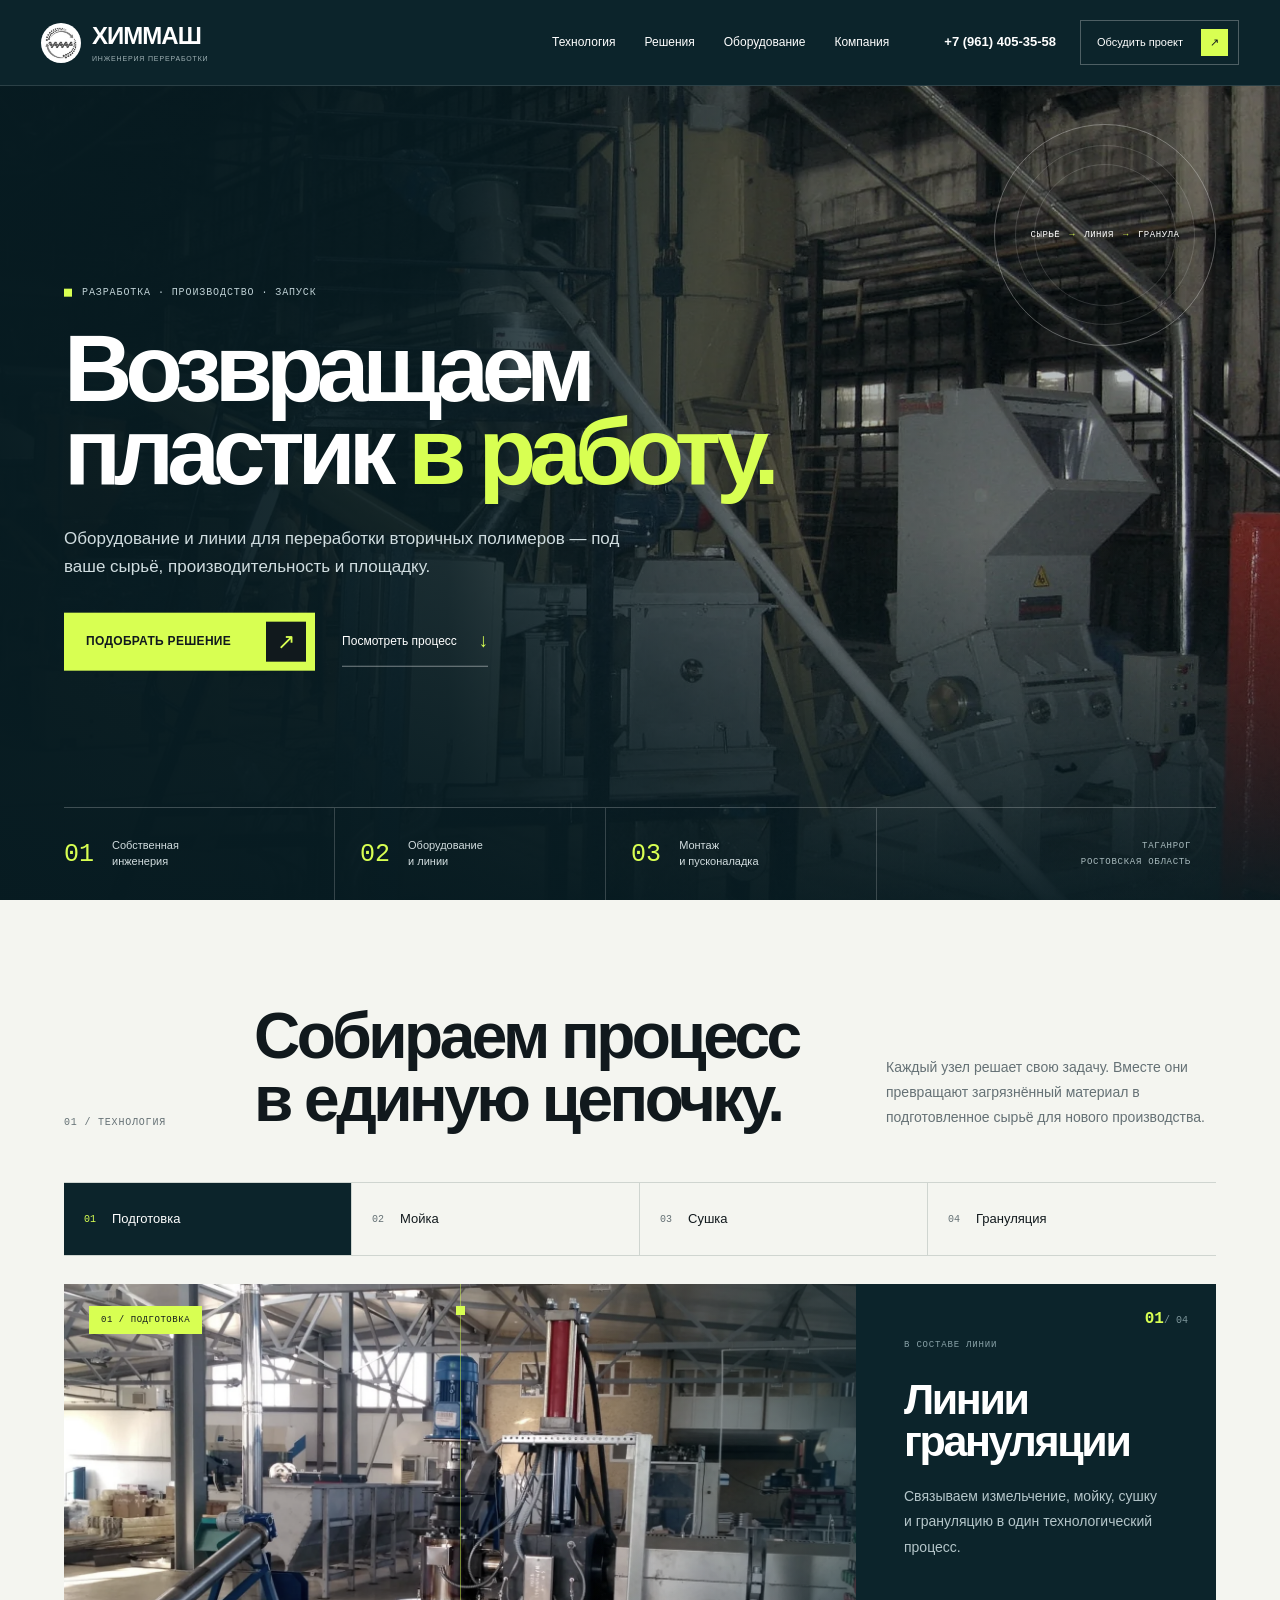
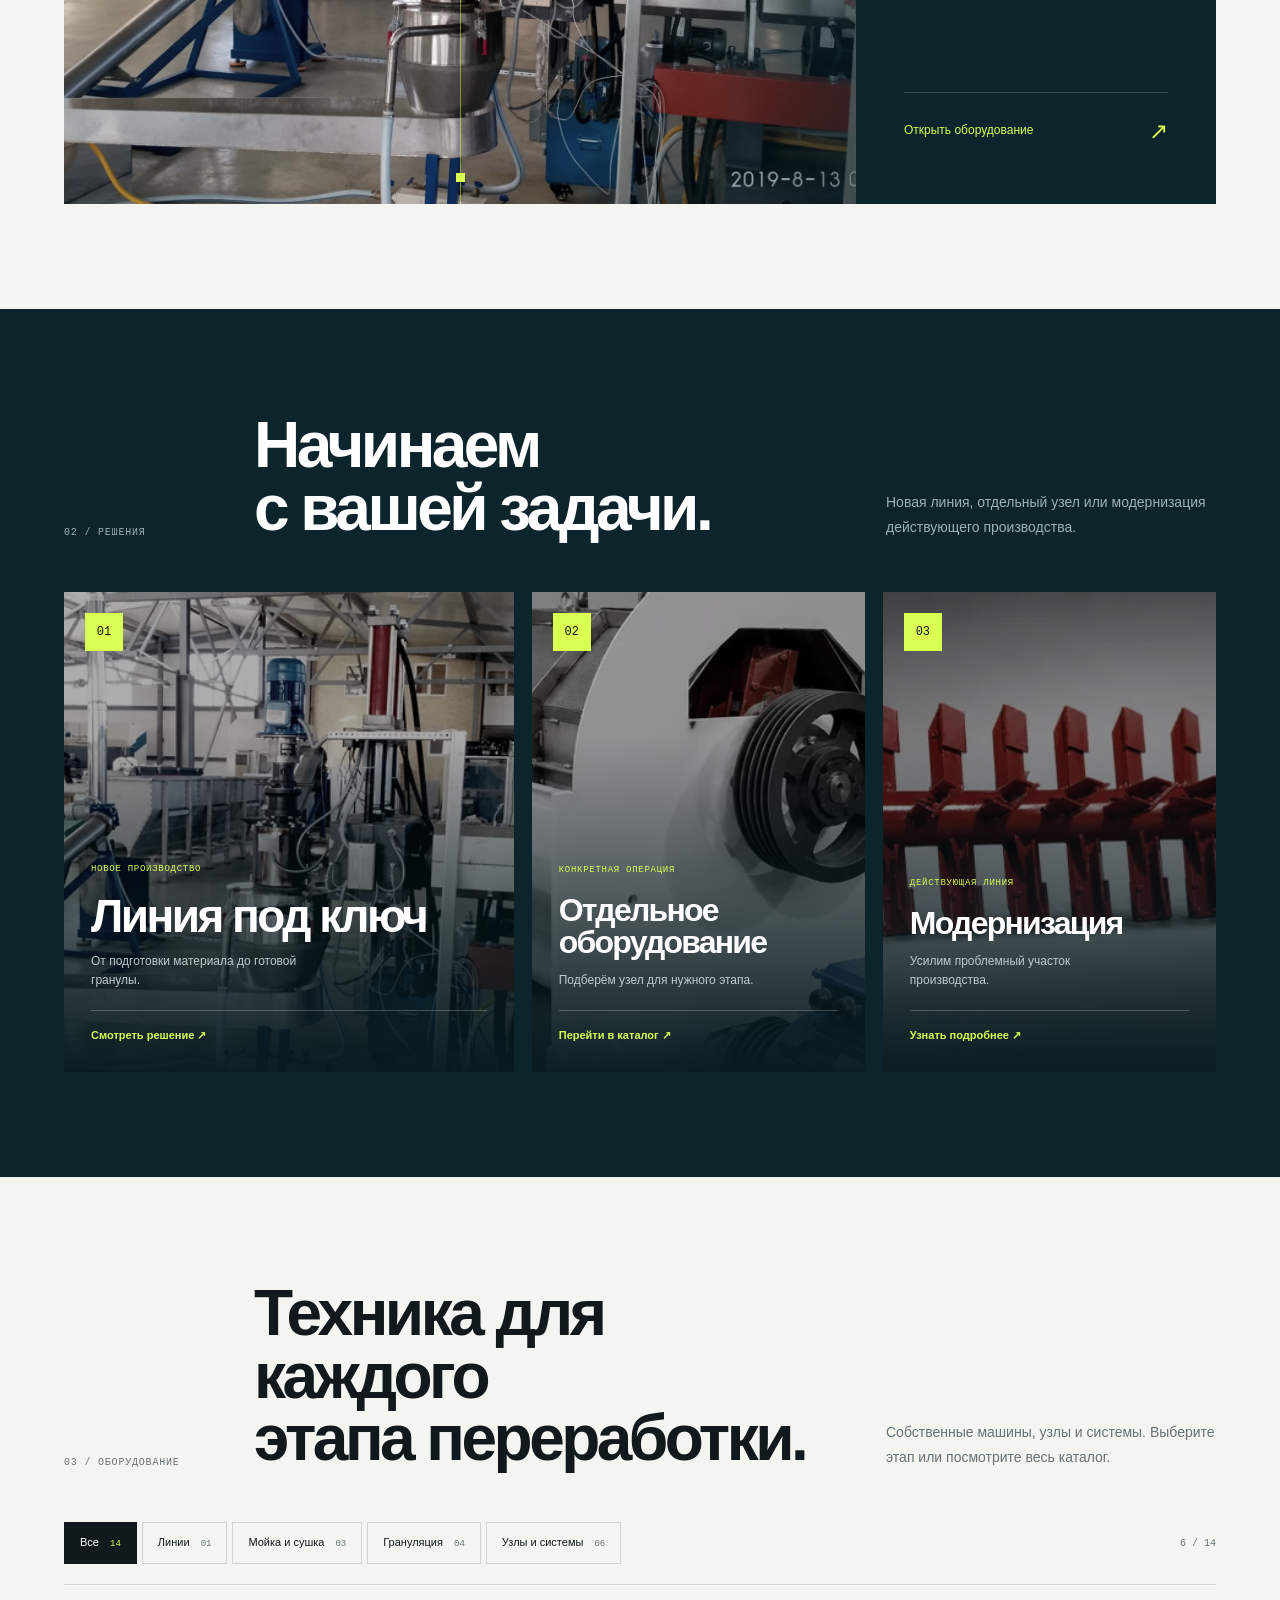
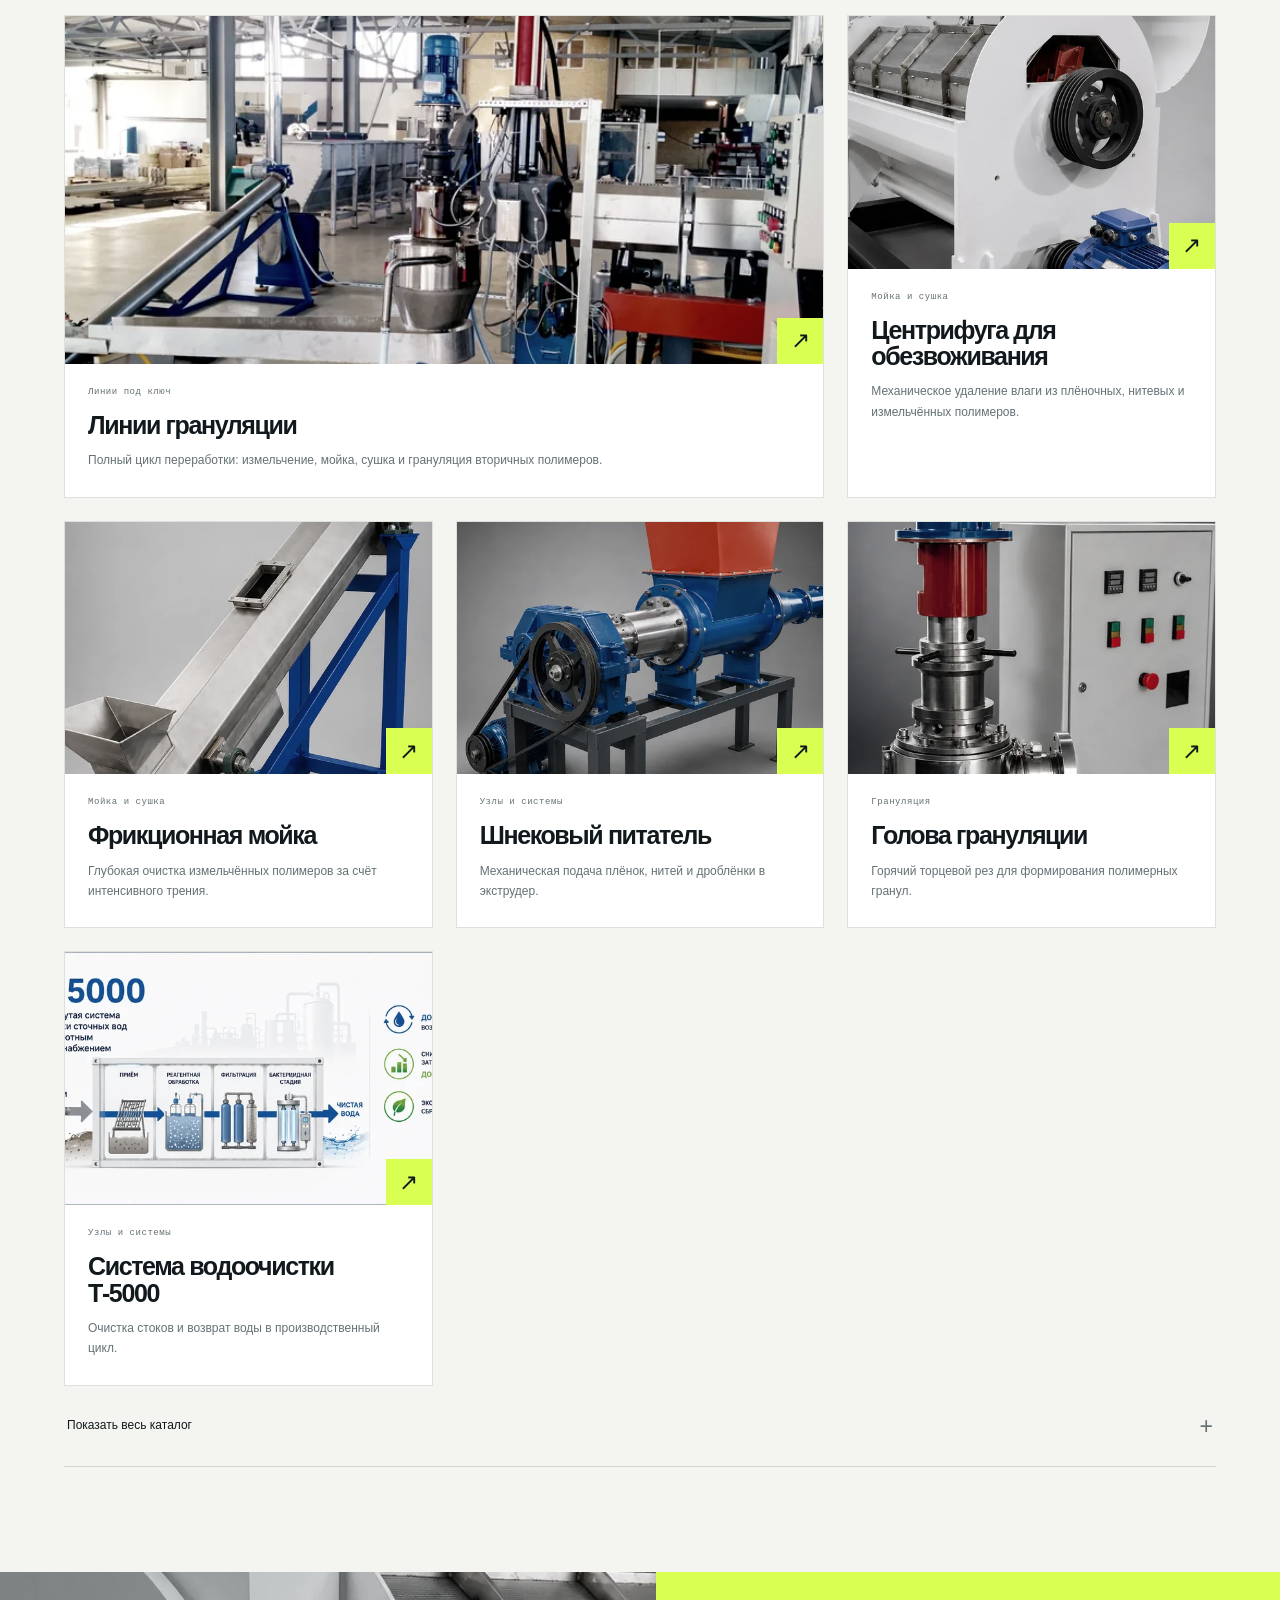
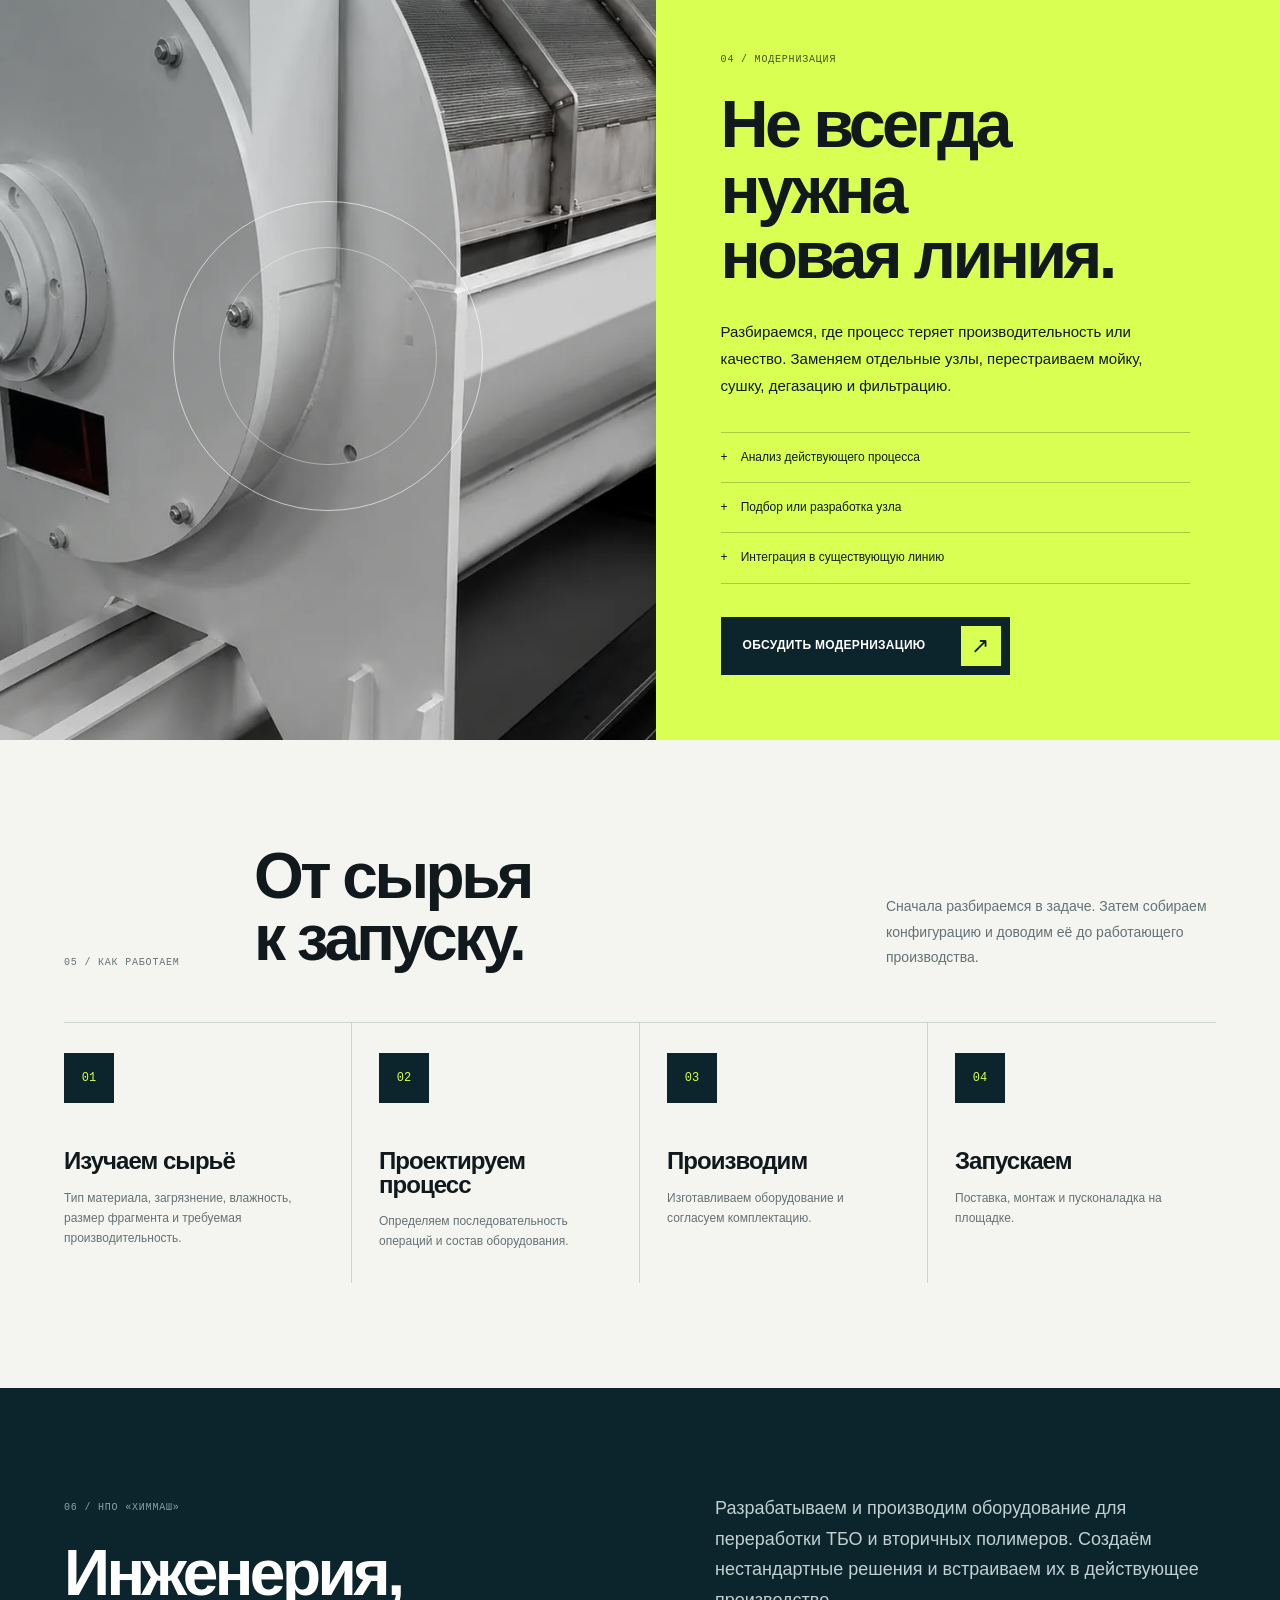
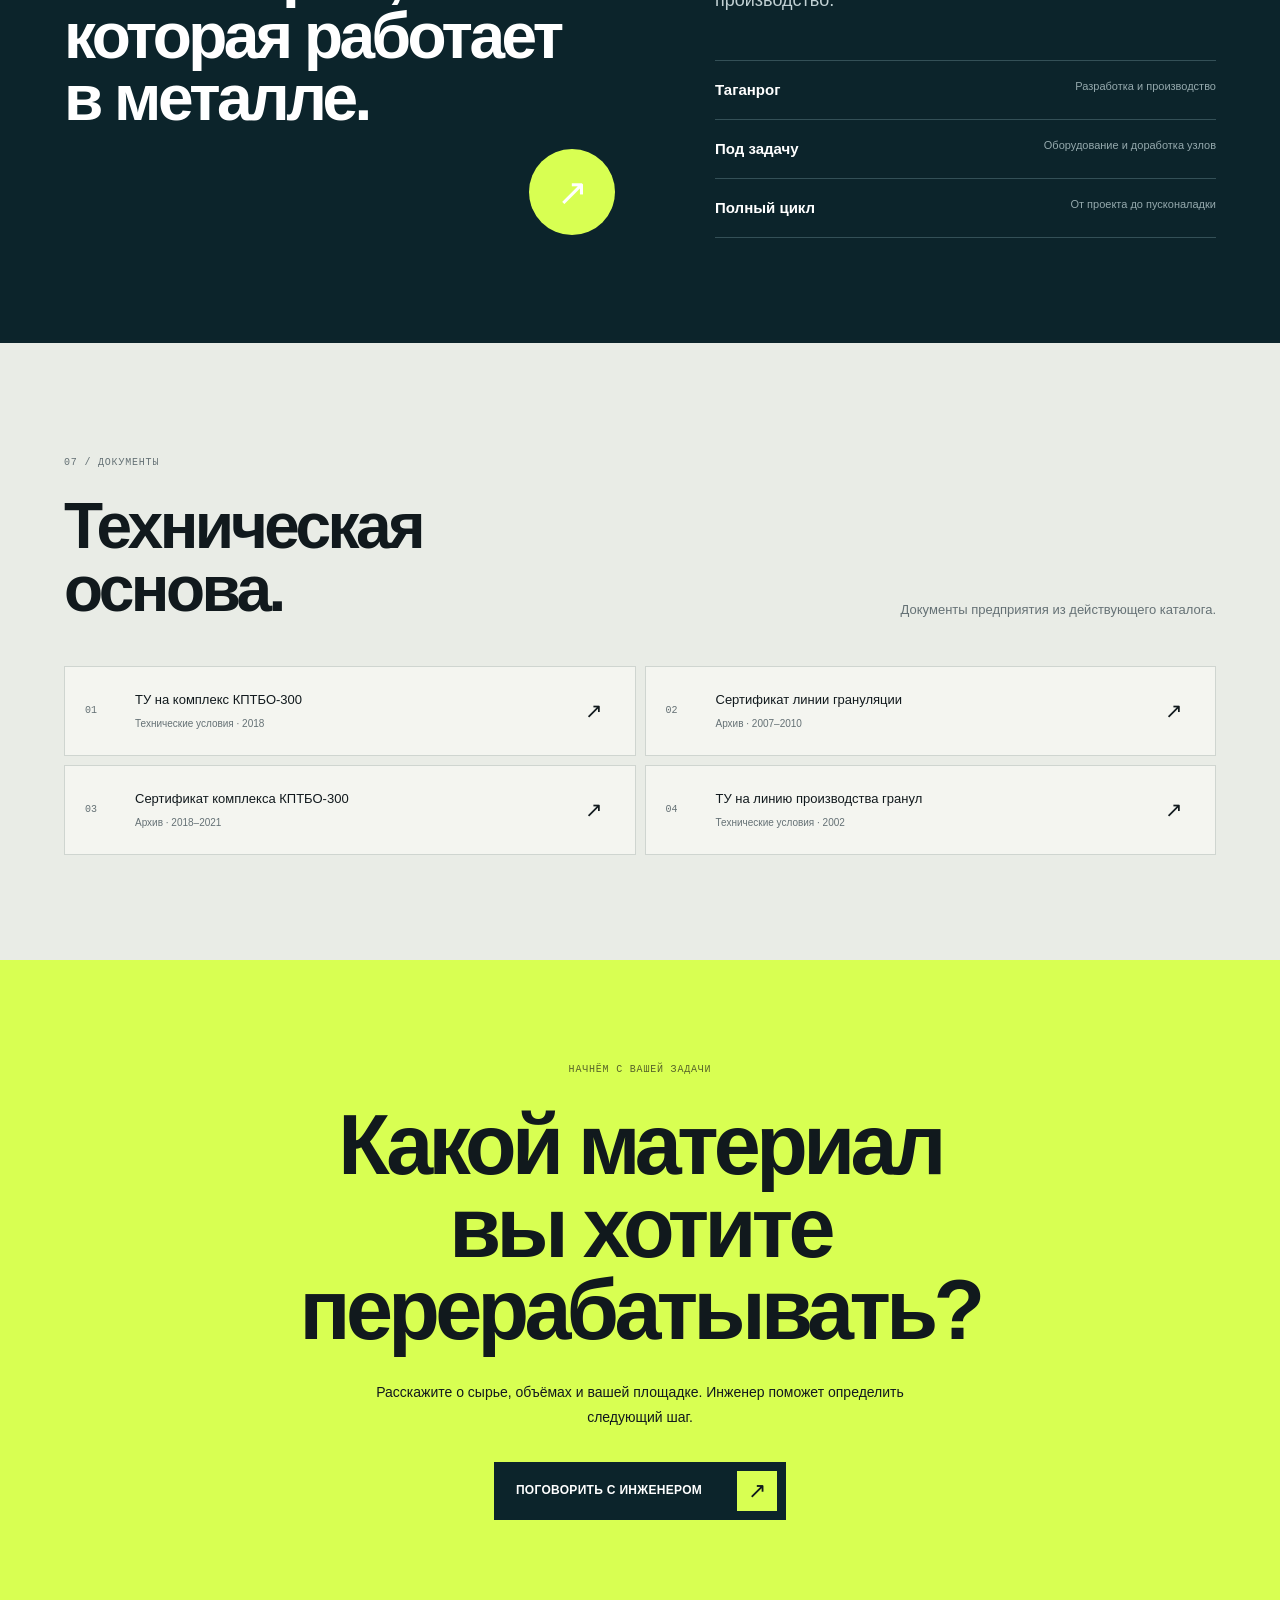
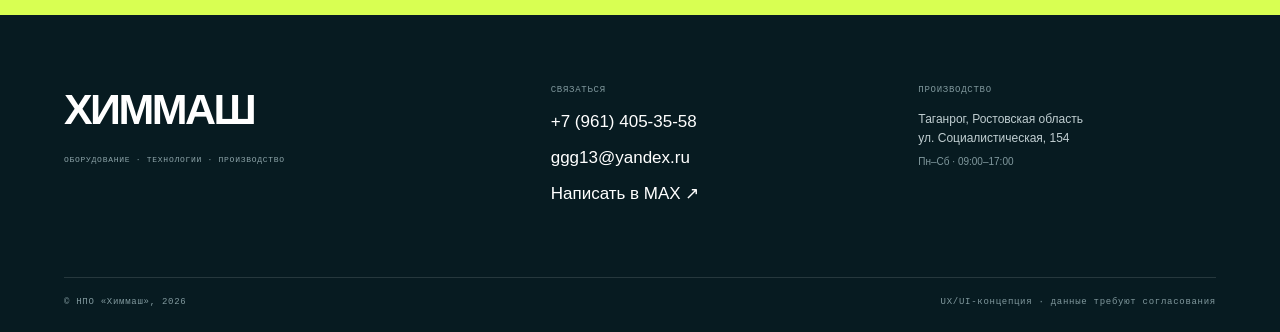
==== commit 410e5938: "Remove design concept banners" ====
--- a/variant-2/index.html
+++ b/variant-2/index.html
@@ -2,7 +2,6 @@
 <html lang="ru"><head><meta charset="utf-8"><meta name="viewport" content="width=device-width,initial-scale=1"><meta name="color-scheme" content="light"><title>Химмаш — оборудование для переработки полимеров</title><link rel="stylesheet" href="style.css"><script defer src="app.js"></script></head>
 <body>
 <a class="skip" href="#main">Перейти к содержимому</a>
-<div class="prototype"><span>НПО «ХИММАШ» · КОНЦЕПЦИЯ 03</span><span>Интерактивный UX/UI-макет · формы не отправляются</span></div>
 <header class="header"><a href="index.html" class="logo" aria-label="Химмаш — главная"><img src="assets/logo-01-122x122.webp" alt=""><span>ХИММАШ<small>ИНЖЕНЕРИЯ ПЕРЕРАБОТКИ</small></span></a><nav class="nav" aria-label="Основная навигация"><a href="#process">Технология</a><a href="#solutions">Решения</a><a href="#catalog">Оборудование</a><a href="#company">Компания</a></nav><div class="header-contact"><a href="tel:+79614053558">+7 (961) 405-35-58</a><button data-inquiry="Подбор оборудования">Обсудить проект <span>↗</span></button></div><button class="menu" aria-label="Открыть меню" aria-controls="mobile-menu" aria-expanded="false">Меню</button></header>
 <nav id="mobile-menu" class="mobile-menu" aria-label="Мобильная навигация" hidden><a href="#process">Технология</a><a href="#solutions">Решения</a><a href="#catalog">Оборудование</a><a href="#company">Компания</a><a href="tel:+79614053558">+7 (961) 405-35-58</a><button data-inquiry="Подбор оборудования">Обсудить проект ↗</button></nav>
 <main id="main">
--- a/variant-2/style.css
+++ b/variant-2/style.css
@@ -16,3 +16,6 @@
 html,body{max-width:100%;overflow-x:clip}
 :root{--muted:#657175}
 @media(max-width:650px){h1,h2,h3{overflow-wrap:break-word}.details-block>*{min-width:0}.contact h2{font-size:43px}}
+.hero{height:calc(100vh - 86px)}
+.mobile-menu{top:86px}
+@media(max-width:650px){.mobile-menu{top:70px}}
